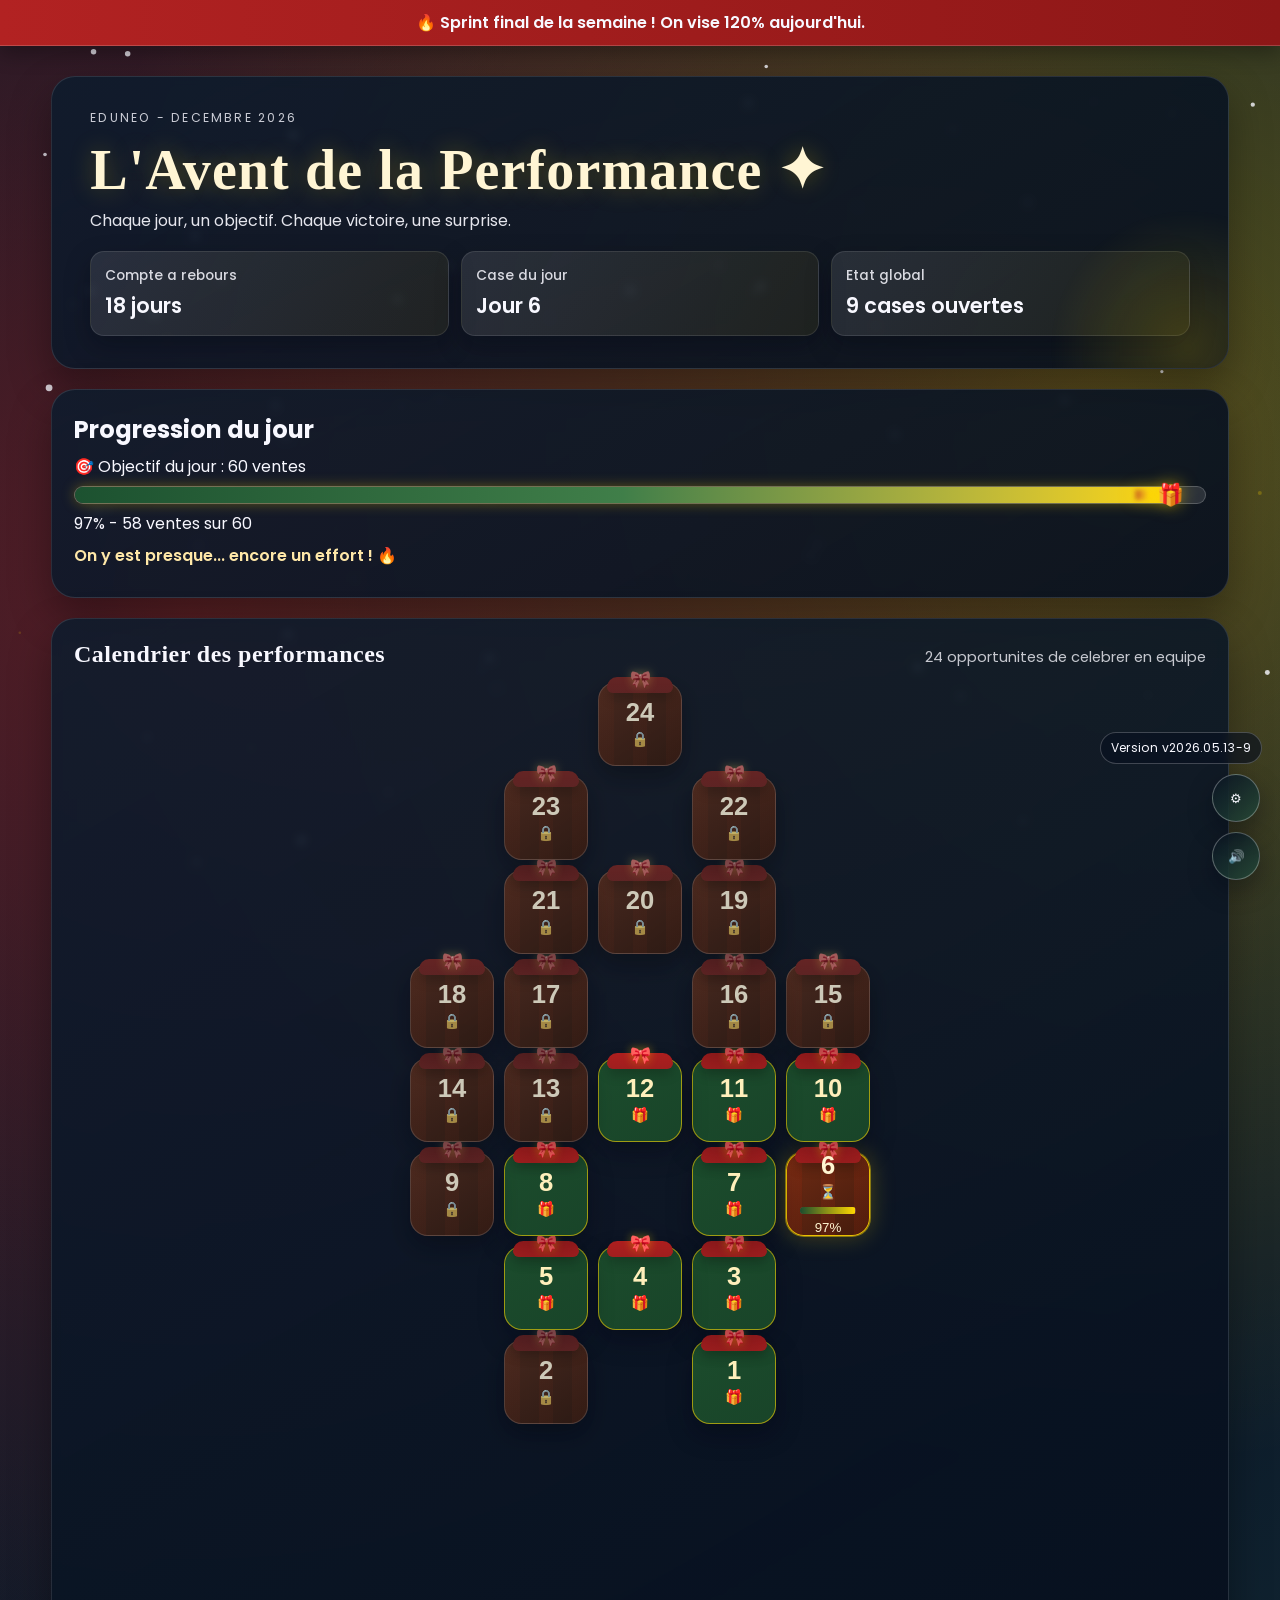
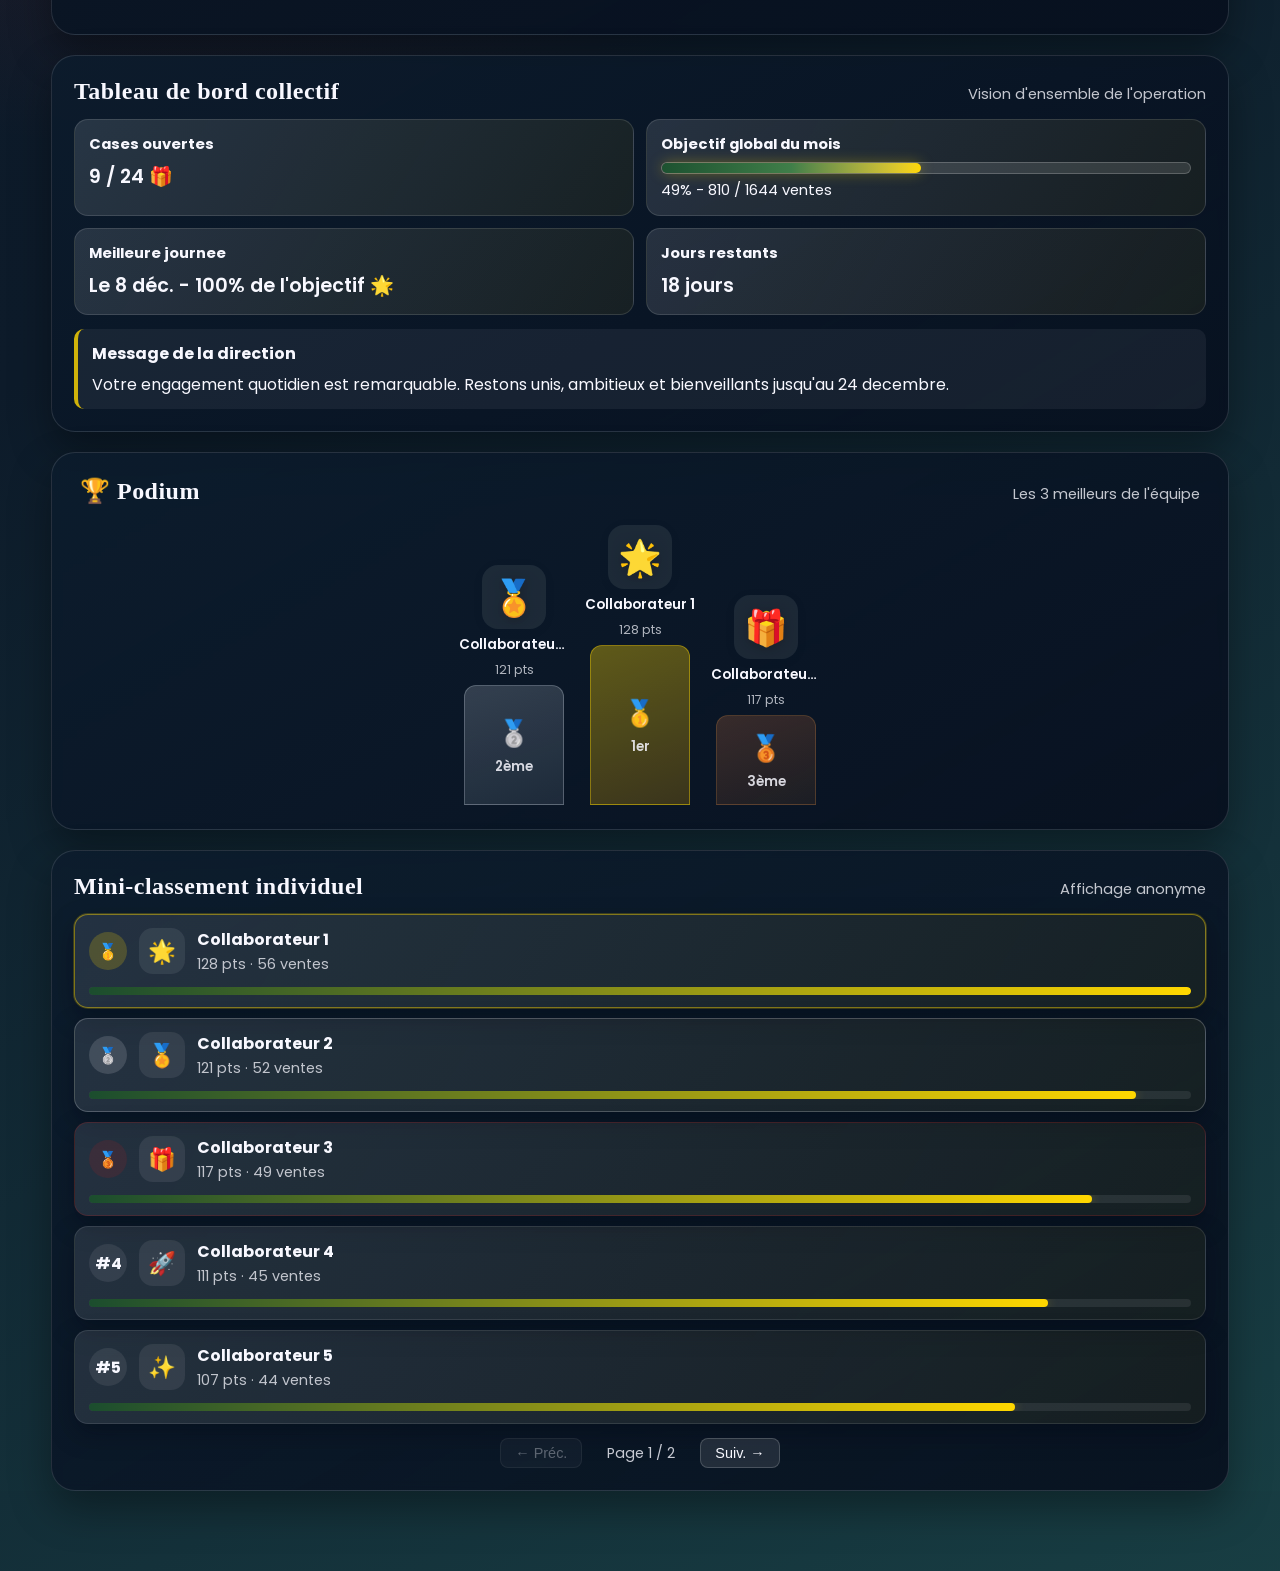
==== index.html @ 03c0c23e "v2026.05.13-9 — GitHub Contents API + ETag conditionnel (MAJ instantanée)" ====
<!DOCTYPE html>
<html lang="fr">
  <head>
    <meta charset="UTF-8" />
    <meta name="viewport" content="width=device-width, initial-scale=1.0" />
    <title>L'Avent de la Performance</title>
    <link rel="preconnect" href="https://fonts.googleapis.com" />
    <link rel="preconnect" href="https://fonts.gstatic.com" crossorigin />
    <link
      href="https://fonts.googleapis.com/css2?family=Bebas+Neue&family=Montserrat:wght@300;400;500;600;700&family=Mountains+of+Christmas:wght@700&family=Nunito:wght@300;400;600;700;800&family=Playfair+Display:wght@500;700;800&family=Poppins:wght@300;400;500;600;700&display=swap"
      rel="stylesheet"
    />
    <link rel="stylesheet" href="css/main.css?v=20260513-9" />
  </head>
  <body>
    <canvas id="snow-canvas" aria-hidden="true"></canvas>

    <div id="flash-announcement" class="flash-announcement hidden" aria-live="polite"></div>

    <main class="site-shell">
      <header class="hero">
        <p class="hero-kicker">Eduneo - Decembre 2026</p>
        <div class="hero-logo-wrap"><img id="site-logo" alt="Logo équipe" hidden /></div>
        <h1>L'Avent de la Performance <span class="twinkle">✦</span></h1>
        <p class="hero-subtitle">
          Chaque jour, un objectif. Chaque victoire, une surprise.
        </p>

        <div class="hero-metrics">
          <article class="metric">
            <h2>Compte a rebours</h2>
            <p id="countdown">-- jours</p>
          </article>
          <article class="metric">
            <h2>Case du jour</h2>
            <p id="today-label">Jour --</p>
          </article>
          <article class="metric">
            <h2>Etat global</h2>
            <p id="global-state">Chargement...</p>
          </article>
        </div>
      </header>

      <section class="progress-section card" aria-live="polite">
        <h2>Progression du jour</h2>
        <p id="daily-goal-line" class="goal-line">Objectif du jour : -- ventes</p>
          <div id="daily-progress-track" class="progress-track is-daily" role="progressbar" aria-valuemin="0" aria-valuemax="100" aria-valuenow="0">
          <div id="daily-progress-fill" class="progress-fill"></div>
            <div id="daily-progress-spark" class="progress-spark" aria-hidden="true">🎁</div>
        </div>
        <p id="daily-progress-text" class="progress-text">0%</p>
        <p id="daily-progress-message" class="progress-message">L'equipe se rechauffe... 🧤</p>
      </section>

      <section class="calendar-section card">
        <div class="section-head">
          <h2>Calendrier des performances</h2>
          <p>24 opportunites de celebrer en equipe</p>
        </div>
        <div id="calendar-tree" class="calendar-tree" aria-label="Calendrier de l'avent"></div>
      </section>

      <section class="dashboard card">
        <div class="section-head">
          <h2>Tableau de bord collectif</h2>
          <p>Vision d'ensemble de l'operation</p>
        </div>

        <div class="dashboard-grid">
          <article class="dash-box">
            <h3>Cases ouvertes</h3>
            <p id="opened-count" class="dash-value">0 / 24</p>
          </article>

          <article class="dash-box">
            <h3>Objectif global du mois</h3>
            <div class="progress-track small" role="progressbar" aria-valuemin="0" aria-valuemax="100" aria-valuenow="0">
              <div id="month-progress-fill" class="progress-fill"></div>
            </div>
            <p id="month-progress-text" class="dash-note">0%</p>
          </article>

          <article class="dash-box">
            <h3>Meilleure journee</h3>
            <p id="best-day" class="dash-value">--</p>
          </article>

          <article class="dash-box">
            <h3>Jours restants</h3>
            <p id="days-left" class="dash-value">--</p>
          </article>
        </div>

        <article class="direction-message">
          <h3>Message de la direction</h3>
          <p id="direction-message-text"></p>
        </article>
      </section>

      <section id="podium-section" class="podium-section card" hidden>
        <div class="section-head">
          <h2>🏆 Podium</h2>
          <p>Les 3 meilleurs de l'équipe</p>
        </div>
        <div class="podium-stage"></div>
      </section>

      <section class="ranking-section card">
        <div class="section-head">
          <h2>Mini-classement individuel</h2>
          <p id="ranking-mode-label">Affichage anonyme</p>
        </div>
        <div id="ranking-list" class="ranking-list" aria-label="Classement individuel"></div>
        <div id="ranking-pagination" class="ranking-pagination" hidden>
          <button id="ranking-prev" class="rank-page-btn" aria-label="Page précédente">&#8592; Préc.</button>
          <span id="ranking-page-info"></span>
          <button id="ranking-next" class="rank-page-btn" aria-label="Page suivante">Suiv. &#8594;</button>
        </div>
      </section>
    </main>

    <button id="music-toggle" class="floating-btn music" aria-pressed="false" title="Activer ou couper l'ambiance sonore">
      🔊
    </button>

    <button id="admin-link" class="floating-btn admin" title="Espace gestionnaire">
      ⚙
    </button>

    <div id="app-version" class="app-version-badge" aria-label="Version de l'application">Version --</div>

    <dialog id="surprise-modal" class="surprise-modal">
      <button id="close-modal" class="close-modal" aria-label="Fermer">×</button>
      <div class="modal-content">
        <p id="modal-day" class="modal-day">Jour 1</p>
        <h3 id="modal-title">Surprise</h3>
        <p id="modal-icon" class="modal-icon">🎁</p>
        <p id="modal-description"></p>
        <p id="modal-unlocked" class="modal-unlocked">Debloquee le --</p>
        <p id="modal-congrats" class="modal-congrats"></p>
        <a id="modal-link" class="modal-link-btn" href="#" target="_blank" rel="noopener" hidden>Ouvrir le lien</a>
      </div>
    </dialog>

    <div id="status-toast" class="status-toast" role="status" aria-live="polite"></div>

    <script src="js/app.js?v=20260513-9"></script>
  </body>
</html>
---- css/main.css ----
:root {
  --red: #b22222;
  --gold: #ffd700;
  --green: #1b4d2e;
  --snow: #f8f8ff;
  --night: #0d1b2a;
  --ink: #112235;
  --font-display: "Mountains of Christmas", serif;
  --font-body: "Poppins", sans-serif;
  --glass: rgba(248, 248, 255, 0.08);
  --glass-strong: rgba(248, 248, 255, 0.14);
  --shadow-soft: 0 18px 40px rgba(0, 0, 0, 0.35);
  --shadow-card: 0 10px 24px rgba(4, 7, 16, 0.35);
}

* {
  box-sizing: border-box;
}

html,
body {
  margin: 0;
  min-height: 100%;
  color: var(--snow);
  font-family: var(--font-body);
  background:
    radial-gradient(circle at 15% 20%, color-mix(in srgb, var(--red) 45%, transparent), transparent 42%),
    radial-gradient(circle at 86% 14%, color-mix(in srgb, var(--gold) 30%, transparent), transparent 36%),
    linear-gradient(150deg, color-mix(in srgb, var(--night) 72%, #08101f), var(--night) 52%, color-mix(in srgb, var(--green) 35%, #16354e));
}

body {
  position: relative;
  overflow-x: hidden;
}

#snow-canvas {
  position: fixed;
  inset: 0;
  z-index: 0;
  pointer-events: none;
}

.site-shell {
  position: relative;
  z-index: 2;
  width: min(1180px, 92vw);
  margin: 30px auto 80px;
  display: grid;
  gap: 20px;
}

.hero,
.card {
  border: 1px solid rgba(255, 255, 255, 0.12);
  background: linear-gradient(150deg, rgba(12, 28, 45, 0.86), rgba(7, 15, 30, 0.9));
  border-radius: 24px;
  box-shadow: var(--shadow-soft);
  backdrop-filter: blur(5px);
}

.hero {
  padding: 32px clamp(18px, 3.2vw, 38px);
  position: relative;
  overflow: hidden;
}

.hero::after {
  content: "";
  position: absolute;
  inset: auto -100px -120px auto;
  width: 280px;
  height: 280px;
  background: radial-gradient(circle, rgba(255, 215, 0, 0.16), transparent 70%);
  filter: blur(2px);
}

.hero-kicker {
  margin: 0;
  letter-spacing: 0.18em;
  text-transform: uppercase;
  font-size: 0.77rem;
  color: rgba(248, 248, 255, 0.8);
}

h1,
h2,
h3 {
  margin: 0;
}

h1,
.section-head h2 {
  font-family: var(--font-display);
  letter-spacing: 0.02em;
}

h1 {
  margin-top: 8px;
  font-size: clamp(2.1rem, 5vw, 3.5rem);
  color: #fff5d4;
  text-shadow: 0 0 24px rgba(255, 215, 0, 0.28);
}

.twinkle {
  display: inline-block;
  animation: twinkle 1.8s ease-in-out infinite;
}

.hero-subtitle {
  margin-top: 6px;
  margin-bottom: 18px;
  opacity: 0.92;
}

.hero-metrics {
  display: grid;
  grid-template-columns: repeat(3, minmax(0, 1fr));
  gap: 12px;
}

.metric {
  padding: 14px;
  border-radius: 14px;
  background: linear-gradient(120deg, rgba(248, 248, 255, 0.1), rgba(255, 215, 0, 0.06));
  border: 1px solid rgba(255, 255, 255, 0.1);
  box-shadow: var(--shadow-card);
}

.metric h2 {
  font-size: 0.86rem;
  font-weight: 500;
  margin-bottom: 4px;
  color: rgba(248, 248, 255, 0.85);
  font-family: var(--font-body);
}

.metric p {
  margin: 0;
  font-size: clamp(1rem, 2.8vw, 1.3rem);
  font-weight: 600;
}

.card {
  padding: 22px;
}

.goal-line,
.progress-text,
.progress-message {
  margin: 7px 0;
}

.progress-track {
  --progress-pct: 0%;
  width: 100%;
  height: 18px;
  border-radius: 999px;
  overflow: visible;
  background: rgba(255, 255, 255, 0.12);
  border: 1px solid rgba(255, 255, 255, 0.2);
  position: relative;
}

.progress-track.small {
  height: 12px;
}

.progress-fill {
  height: 100%;
  width: 0;
  background: linear-gradient(90deg, color-mix(in srgb, var(--green) 88%, #26743f) 0%, color-mix(in srgb, var(--green) 45%, #5ea75f) 50%, var(--gold) 100%);
  transition: width 0.8s ease;
  box-shadow: 0 0 14px color-mix(in srgb, var(--gold) 35%, transparent);
  border-radius: 999px;
}

.progress-spark {
  position: absolute;
  top: 50%;
  left: var(--progress-pct);
  transform: translate(-50%, -52%);
  font-size: 1.35rem;
  line-height: 1;
  filter: drop-shadow(0 0 8px color-mix(in srgb, var(--gold) 50%, transparent));
  transition: left 0.8s ease;
}

.progress-spark::after {
  content: "";
  position: absolute;
  top: 50%;
  right: calc(100% - 4px);
  width: 26px;
  height: 10px;
  transform: translateY(-50%);
  background: linear-gradient(90deg, color-mix(in srgb, var(--red) 78%, transparent), color-mix(in srgb, var(--gold) 74%, transparent), transparent);
  filter: blur(2px);
  opacity: 0.9;
}

.progress-message {
  font-weight: 600;
  color: #ffe8a8;
}

.section-head {
  display: flex;
  justify-content: space-between;
  align-items: baseline;
  gap: 16px;
  margin-bottom: 14px;
}

.section-head p {
  margin: 0;
  color: rgba(248, 248, 255, 0.78);
  font-size: 0.92rem;
}

.calendar-tree {
  gap: 10px;
}

.calendar-tree.layout-grid {
  display: grid;
  grid-template-columns: repeat(9, 84px);
  grid-template-rows: repeat(10, 84px);
  gap: 10px;
  align-items: stretch;
  justify-content: center;
  width: fit-content;
  margin: 0 auto;
  overflow: visible;
}

.day-card {
  width: 100%;
  min-width: 0;
  min-height: 84px;
  height: 100%;
  border-radius: 18px;
  border: 1px solid color-mix(in srgb, var(--snow) 18%, transparent);
  background:
    linear-gradient(145deg, rgba(120, 46, 20, 0.92), rgba(74, 28, 11, 0.92)),
    linear-gradient(90deg, color-mix(in srgb, var(--red) 92%, transparent) 0 18%, transparent 18% 42%, color-mix(in srgb, var(--red) 92%, transparent) 42% 58%, transparent 58% 82%, color-mix(in srgb, var(--red) 92%, transparent) 82% 100%);
  color: #fff5d1;
  display: grid;
  align-content: center;
  justify-items: center;
  gap: 6px;
  position: relative;
  padding: 8px;
  box-shadow: var(--shadow-card);
  cursor: pointer;
  transition: transform 0.26s ease, box-shadow 0.26s ease, border-color 0.26s ease;
}

.day-card::before {
  content: "";
  position: absolute;
  top: -6px;
  left: 8px;
  right: 8px;
  height: 16px;
  border-radius: 14px 14px 8px 8px;
  background: linear-gradient(180deg, color-mix(in srgb, var(--red) 88%, #8b0000), color-mix(in srgb, var(--red) 74%, #6d1515));
  box-shadow: 0 6px 12px rgba(0, 0, 0, 0.2);
}

.day-card::after {
  content: "🎀";
  position: absolute;
  top: -14px;
  left: 50%;
  transform: translateX(-50%);
  font-size: 1.05rem;
  text-shadow: 0 0 10px color-mix(in srgb, var(--gold) 45%, transparent);
}

.day-card:hover {
  transform: translateY(-4px) scale(1.02);
  border-color: rgba(255, 215, 0, 0.7);
  box-shadow: 0 12px 25px rgba(255, 215, 0, 0.25);
}

.day-number,
.day-state,
.day-percent {
  position: relative;
  z-index: 1;
}

.day-number {
  font-size: 1.6rem;
  font-weight: 700;
  line-height: 1;
}

.day-state {
  font-size: 0.9rem;
}

.day-mini-track {
  width: 86%;
  height: 7px;
  border-radius: 999px;
  overflow: hidden;
  position: relative;
  z-index: 1;
  background: rgba(255, 255, 255, 0.2);
}

.day-mini-fill {
  height: 100%;
  width: 0;
  background: linear-gradient(90deg, #1b4d2e, #ffd700);
  transition: width 0.6s ease;
}

.day-card.locked {
  filter: saturate(0.55) brightness(0.82);
}

.day-card.locked .day-state {
  color: #dad8dc;
}

.day-card.in-progress {
  border-color: color-mix(in srgb, var(--gold) 86%, transparent);
  box-shadow: 0 0 0 1px color-mix(in srgb, var(--gold) 45%, transparent), 0 0 24px color-mix(in srgb, var(--gold) 25%, transparent);
  animation: pulse 1.7s ease-in-out infinite;
}

.day-card.open {
  background:
    linear-gradient(145deg, color-mix(in srgb, var(--green) 88%, #204523), color-mix(in srgb, var(--green) 65%, #14341f)),
    linear-gradient(145deg, color-mix(in srgb, var(--gold) 16%, transparent), transparent);
  border-color: color-mix(in srgb, var(--gold) 58%, transparent);
}

.day-card.open .day-number {
  color: #ffefbb;
}

.dashboard-grid {
  display: grid;
  grid-template-columns: repeat(2, minmax(0, 1fr));
  gap: 12px;
}

.dash-box {
  border-radius: 14px;
  padding: 14px;
  background: linear-gradient(120deg, rgba(248, 248, 255, 0.12), rgba(255, 215, 0, 0.06));
  border: 1px solid rgba(248, 248, 255, 0.12);
}

.dash-box h3 {
  font-size: 0.92rem;
  margin-bottom: 7px;
  font-family: var(--font-body);
}

.dash-value {
  margin: 0;
  font-size: 1.2rem;
  font-weight: 600;
}

.dash-note {
  margin: 6px 0 0;
  font-size: 0.92rem;
}

.direction-message {
  margin-top: 14px;
  border-left: 4px solid rgba(255, 215, 0, 0.8);
  padding: 12px 14px;
  background: rgba(255, 255, 255, 0.06);
  border-radius: 10px;
}

.direction-message h3 {
  font-size: 1rem;
  margin-bottom: 6px;
  font-family: var(--font-body);
}

.direction-message p {
  margin: 0;
}

/* Logo hero */
.hero-logo-wrap {
  display: flex;
  justify-content: center;
  margin-bottom: 10px;
}
.hero-logo-wrap img {
  max-height: 80px;
  max-width: 260px;
  object-fit: contain;
  border-radius: 10px;
}

/* Podium */
.podium-section {
  padding: 24px 28px;
}
.podium-stage {
  display: flex;
  align-items: flex-end;
  justify-content: center;
  gap: 16px;
  margin-top: 20px;
}
.podium-col {
  display: flex;
  flex-direction: column;
  align-items: center;
  gap: 6px;
  min-width: 100px;
}
.podium-col.empty {
  min-width: 100px;
}
.podium-avatar {
  width: 64px;
  height: 64px;
  border-radius: 50%;
  object-fit: cover;
  display: grid;
  place-items: center;
  font-size: 2.2rem;
  background: rgba(255, 255, 255, 0.08);
  filter: drop-shadow(0 2px 6px rgba(0,0,0,0.4));
}

.podium-avatar.emoji {
  border-radius: 16px;
}
.podium-name {
  font-size: 0.85rem;
  font-weight: 600;
  text-align: center;
  max-width: 110px;
  overflow: hidden;
  text-overflow: ellipsis;
  white-space: nowrap;
}
.podium-pts {
  font-size: 0.78rem;
  color: rgba(248,248,255,0.7);
}
.podium-block {
  width: 100px;
  border-radius: 12px 12px 0 0;
  display: flex;
  flex-direction: column;
  align-items: center;
  justify-content: center;
  gap: 4px;
  padding: 10px 6px;
}
.podium-col.rank-1 .podium-block {
  background: linear-gradient(160deg, rgba(255,215,0,0.35), rgba(255,180,0,0.2));
  border: 1px solid rgba(255,215,0,0.4);
}
.podium-col.rank-2 .podium-block {
  background: linear-gradient(160deg, rgba(200,210,220,0.22), rgba(180,190,210,0.12));
  border: 1px solid rgba(200,210,220,0.3);
}
.podium-col.rank-3 .podium-block {
  background: linear-gradient(160deg, rgba(178,100,60,0.28), rgba(140,80,40,0.15));
  border: 1px solid rgba(178,120,60,0.3);
}
.podium-medal {
  font-size: 1.6rem;
}
.podium-label {
  font-size: 0.82rem;
  font-weight: 600;
  color: rgba(248,248,255,0.85);
}

.ranking-list {
  display: grid;
  gap: 10px;
}

.ranking-item {
  display: grid;
  grid-template-columns: auto auto 1fr;
  gap: 12px;
  align-items: center;
  padding: 12px 14px;
  border-radius: 14px;
  background: linear-gradient(120deg, rgba(248, 248, 255, 0.1), rgba(255, 215, 0, 0.05));
  border: 1px solid rgba(255, 255, 255, 0.1);
  box-shadow: var(--shadow-card);
}

.ranking-item.rank-1 {
  border-color: rgba(255, 215, 0, 0.45);
  box-shadow: 0 0 0 1px rgba(255, 215, 0, 0.2), var(--shadow-card);
}

.ranking-item.rank-2 {
  border-color: rgba(248, 248, 255, 0.22);
}

.ranking-item.rank-3 {
  border-color: rgba(178, 34, 34, 0.26);
}

.ranking-position {
  width: 38px;
  height: 38px;
  border-radius: 50%;
  display: grid;
  place-items: center;
  background: rgba(255, 255, 255, 0.08);
  font-weight: 700;
}

.ranking-position.first {
  background: rgba(255, 215, 0, 0.2);
  color: #ffefad;
}

.ranking-position.second {
  background: rgba(220, 220, 230, 0.16);
  color: #f3f4fb;
}

.ranking-position.third {
  background: rgba(178, 34, 34, 0.16);
  color: #ffd0d0;
}

.ranking-icon {
  width: 46px;
  height: 46px;
  border-radius: 50%;
  object-fit: cover;
  display: grid;
  place-items: center;
  font-size: 1.4rem;
  background: rgba(255, 255, 255, 0.08);
}

.ranking-icon.emoji {
  border-radius: 14px;
}

.ranking-meta h3 {
  margin-bottom: 2px;
  font-size: 1rem;
}

.ranking-meta p {
  margin: 0;
  color: rgba(248, 248, 255, 0.75);
  font-size: 0.9rem;
}

.ranking-pagination {
  display: flex;
  align-items: center;
  justify-content: center;
  gap: 14px;
  margin-top: 14px;
}

.rank-page-btn {
  background: rgba(255, 255, 255, 0.1);
  border: 1px solid rgba(255, 255, 255, 0.18);
  color: var(--text-primary);
  border-radius: 8px;
  padding: 6px 14px;
  font-size: 0.9rem;
  cursor: pointer;
  transition: background 0.2s;
}

.rank-page-btn:hover:not(:disabled) {
  background: rgba(255, 255, 255, 0.2);
}

.rank-page-btn:disabled {
  opacity: 0.35;
  cursor: default;
}

#ranking-page-info {
  font-size: 0.9rem;
  color: rgba(248, 248, 255, 0.8);
  min-width: 90px;
  text-align: center;
}

.ranking-bar {
  grid-column: 1 / -1;
  height: 8px;
  border-radius: 999px;
  background: rgba(255, 255, 255, 0.08);
  overflow: hidden;
}

.ranking-bar span {
  display: block;
  height: 100%;
  border-radius: inherit;
  background: linear-gradient(90deg, #1b4d2e, #ffd700);
  box-shadow: 0 0 12px rgba(255, 215, 0, 0.28);
}

.ranking-empty {
  margin: 0;
  color: rgba(248, 248, 255, 0.75);
}

.floating-btn {
  position: fixed;
  right: 20px;
  width: 48px;
  height: 48px;
  border: 1px solid rgba(255, 255, 255, 0.3);
  border-radius: 50%;
  color: var(--snow);
  background: linear-gradient(140deg, rgba(11, 20, 35, 0.95), rgba(35, 73, 56, 0.85));
  box-shadow: var(--shadow-card);
  cursor: pointer;
  z-index: 4;
}

.floating-btn:hover {
  transform: scale(1.05);
}

.floating-btn.music {
  bottom: 20px;
}

.floating-btn.admin {
  bottom: 78px;
}

.app-version-badge {
  position: fixed;
  right: 18px;
  bottom: 136px;
  z-index: 7;
  padding: 6px 10px;
  border-radius: 999px;
  font-size: 0.76rem;
  letter-spacing: 0.02em;
  color: var(--snow);
  border: 1px solid rgba(255, 255, 255, 0.22);
  background: rgba(8, 16, 31, 0.65);
  backdrop-filter: blur(4px);
}

.surprise-modal {
  border: 0;
  border-radius: 18px;
  width: min(92vw, 520px);
  background: linear-gradient(150deg, color-mix(in srgb, var(--night) 90%, #10223a), color-mix(in srgb, var(--green) 20%, #182f4a));
  color: var(--snow);
  box-shadow: 0 24px 44px rgba(0, 0, 0, 0.45);
}

.surprise-modal::backdrop {
  background: rgba(0, 0, 0, 0.55);
}

.close-modal {
  position: absolute;
  top: 10px;
  right: 14px;
  border: 0;
  background: transparent;
  color: var(--snow);
  font-size: 1.8rem;
  cursor: pointer;
}

.modal-content {
  padding: 24px;
  text-align: center;
}

.surprise-modal[open] .modal-content {
  animation: modalPop 0.34s ease-out;
}

.modal-day {
  margin: 0;
  opacity: 0.8;
}

.modal-icon {
  font-size: 3rem;
  margin: 10px 0;
}

.modal-congrats {
  margin-top: 12px;
  font-weight: 600;
  color: color-mix(in srgb, var(--gold) 70%, white);
}

.modal-link-btn {
  display: inline-flex;
  align-items: center;
  justify-content: center;
  margin-top: 14px;
  padding: 10px 16px;
  border-radius: 999px;
  background: linear-gradient(120deg, var(--gold), color-mix(in srgb, var(--gold) 72%, #c59d00));
  color: #101b2f;
  text-decoration: none;
  font-weight: 700;
  box-shadow: 0 10px 24px rgba(0, 0, 0, 0.2);
}

.modal-link-btn[hidden] {
  display: none !important;
}

.flash-announcement {
  position: sticky;
  top: 0;
  z-index: 5;
  width: 100%;
  text-align: center;
  padding: 10px 14px;
  background: linear-gradient(90deg, var(--red), #8d1717);
  border-bottom: 1px solid rgba(255, 255, 255, 0.18);
  box-shadow: 0 8px 20px rgba(0, 0, 0, 0.3);
  font-weight: 600;
}

.status-toast {
  position: fixed;
  left: 50%;
  bottom: 20px;
  transform: translate(-50%, 14px);
  z-index: 8;
  max-width: min(92vw, 620px);
  padding: 11px 16px;
  border-radius: 12px;
  border: 1px solid rgba(255, 255, 255, 0.22);
  background: linear-gradient(120deg, rgba(178, 34, 34, 0.95), rgba(90, 18, 18, 0.96));
  color: #fff3f3;
  box-shadow: 0 12px 28px rgba(0, 0, 0, 0.36);
  font-size: 0.94rem;
  opacity: 0;
  pointer-events: none;
  transition: opacity 0.2s ease, transform 0.2s ease;
}

.status-toast.show {
  opacity: 1;
  transform: translate(-50%, 0);
}

.hidden {
  display: none;
}

@keyframes modalPop {
  0% {
    opacity: 0;
    transform: translateY(12px) scale(0.96);
  }
  100% {
    opacity: 1;
    transform: translateY(0) scale(1);
  }
}

@keyframes pulse {
  0%,
  100% {
    transform: scale(1);
  }
  50% {
    transform: scale(1.03);
  }
}

@keyframes twinkle {
  0%,
  100% {
    opacity: 0.5;
    transform: scale(0.9);
  }
  50% {
    opacity: 1;
    transform: scale(1.2);
  }
}

@media (max-width: 900px) {
  .hero-metrics {
    grid-template-columns: 1fr;
  }

  .dashboard-grid {
    grid-template-columns: 1fr;
  }

  .section-head {
    flex-direction: column;
    align-items: flex-start;
  }
}

@media (max-width: 640px) {
  .site-shell {
    width: 94vw;
    margin-top: 14px;
  }

  .hero,
  .card {
    border-radius: 18px;
  }

  .day-card {
    width: 100%;
    min-height: 76px;
    padding: 6px;
  }

  .calendar-tree.layout-grid {
    grid-template-columns: repeat(9, 72px);
    grid-template-rows: repeat(10, 72px);
    gap: 8px;
  }

  .day-number {
    font-size: 1.35rem;
  }

  .floating-btn.admin {
    bottom: 84px;
  }
}
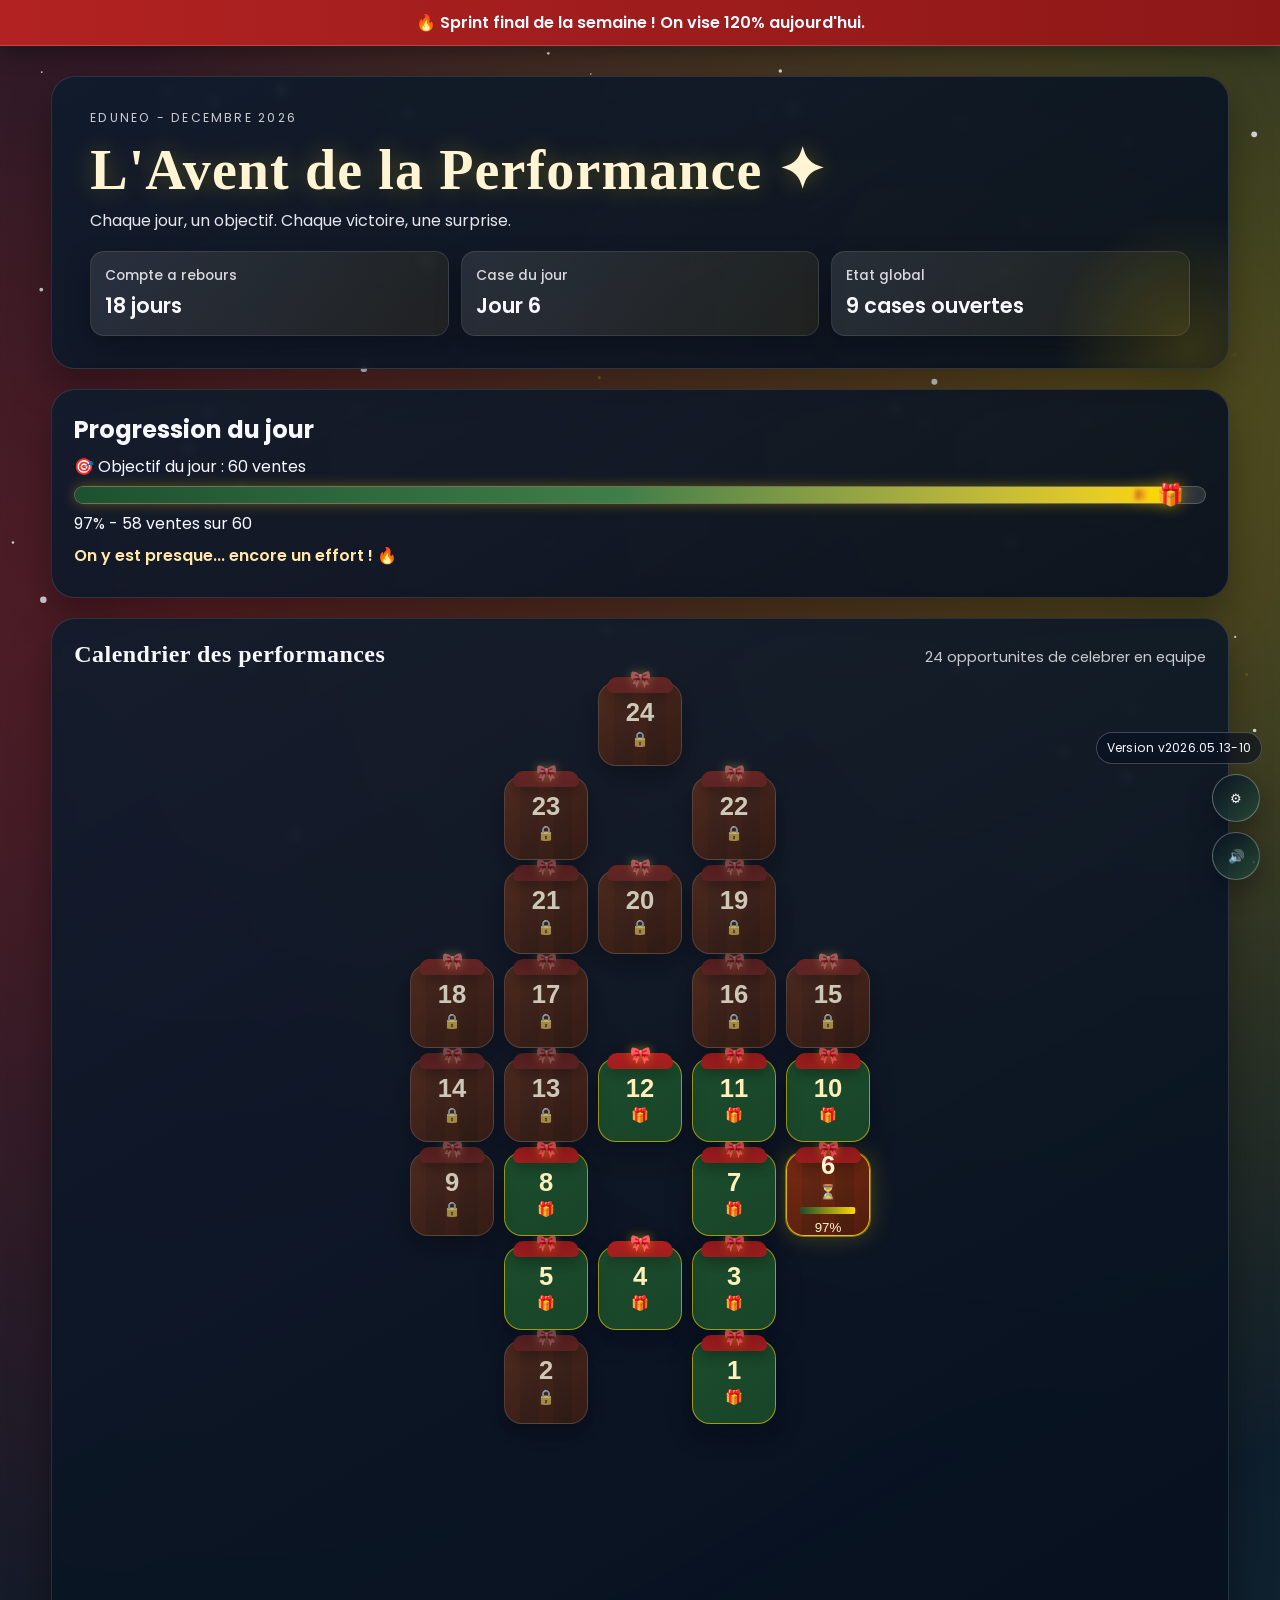
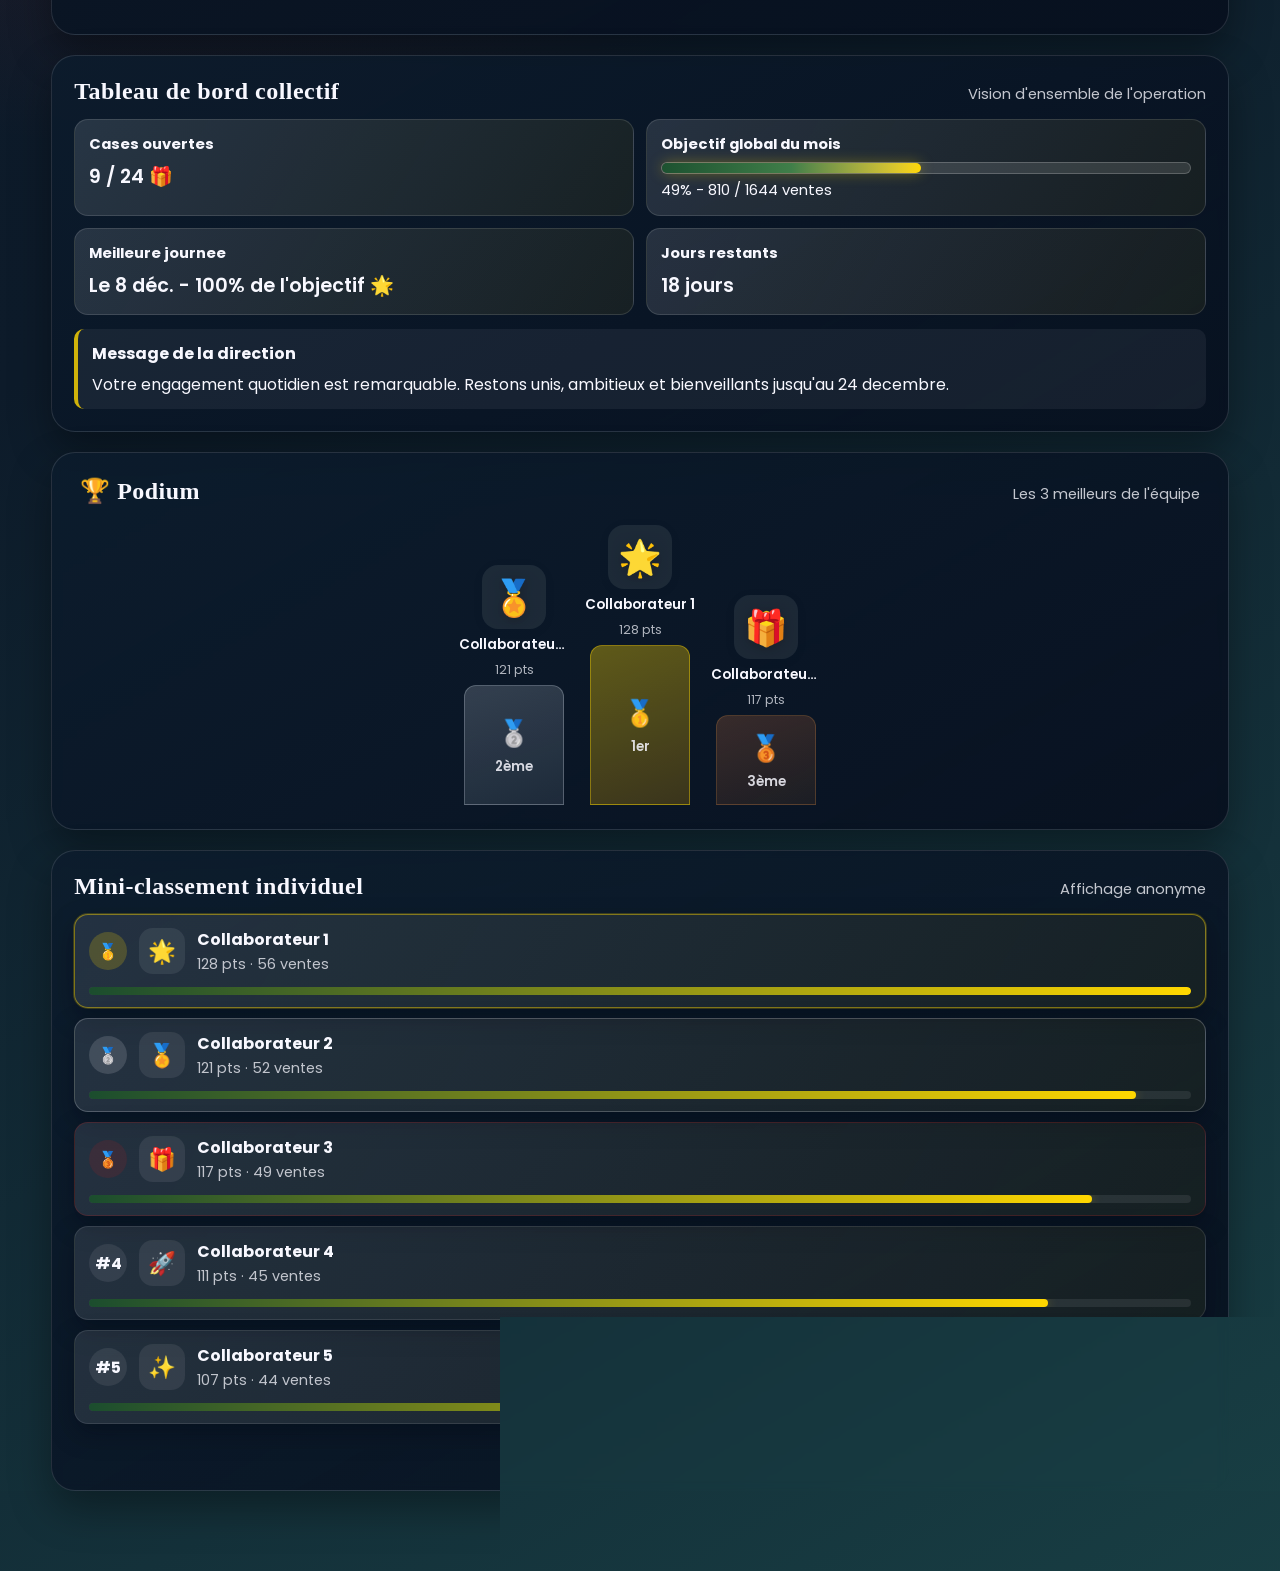
==== commit 493535d9: "v2026.05.13-10 — cases variables : ajouter/supprimer des cases (1 à N)" ====
--- a/index.html
+++ b/index.html
@@ -10,7 +10,7 @@
       href="https://fonts.googleapis.com/css2?family=Bebas+Neue&family=Montserrat:wght@300;400;500;600;700&family=Mountains+of+Christmas:wght@700&family=Nunito:wght@300;400;600;700;800&family=Playfair+Display:wght@500;700;800&family=Poppins:wght@300;400;500;600;700&display=swap"
       rel="stylesheet"
     />
-    <link rel="stylesheet" href="css/main.css?v=20260513-9" />
+    <link rel="stylesheet" href="css/main.css?v=20260513-10" />
   </head>
   <body>
     <canvas id="snow-canvas" aria-hidden="true"></canvas>
@@ -145,6 +145,6 @@
 
     <div id="status-toast" class="status-toast" role="status" aria-live="polite"></div>
 
-    <script src="js/app.js?v=20260513-9"></script>
+    <script src="js/app.js?v=20260513-10"></script>
   </body>
 </html>
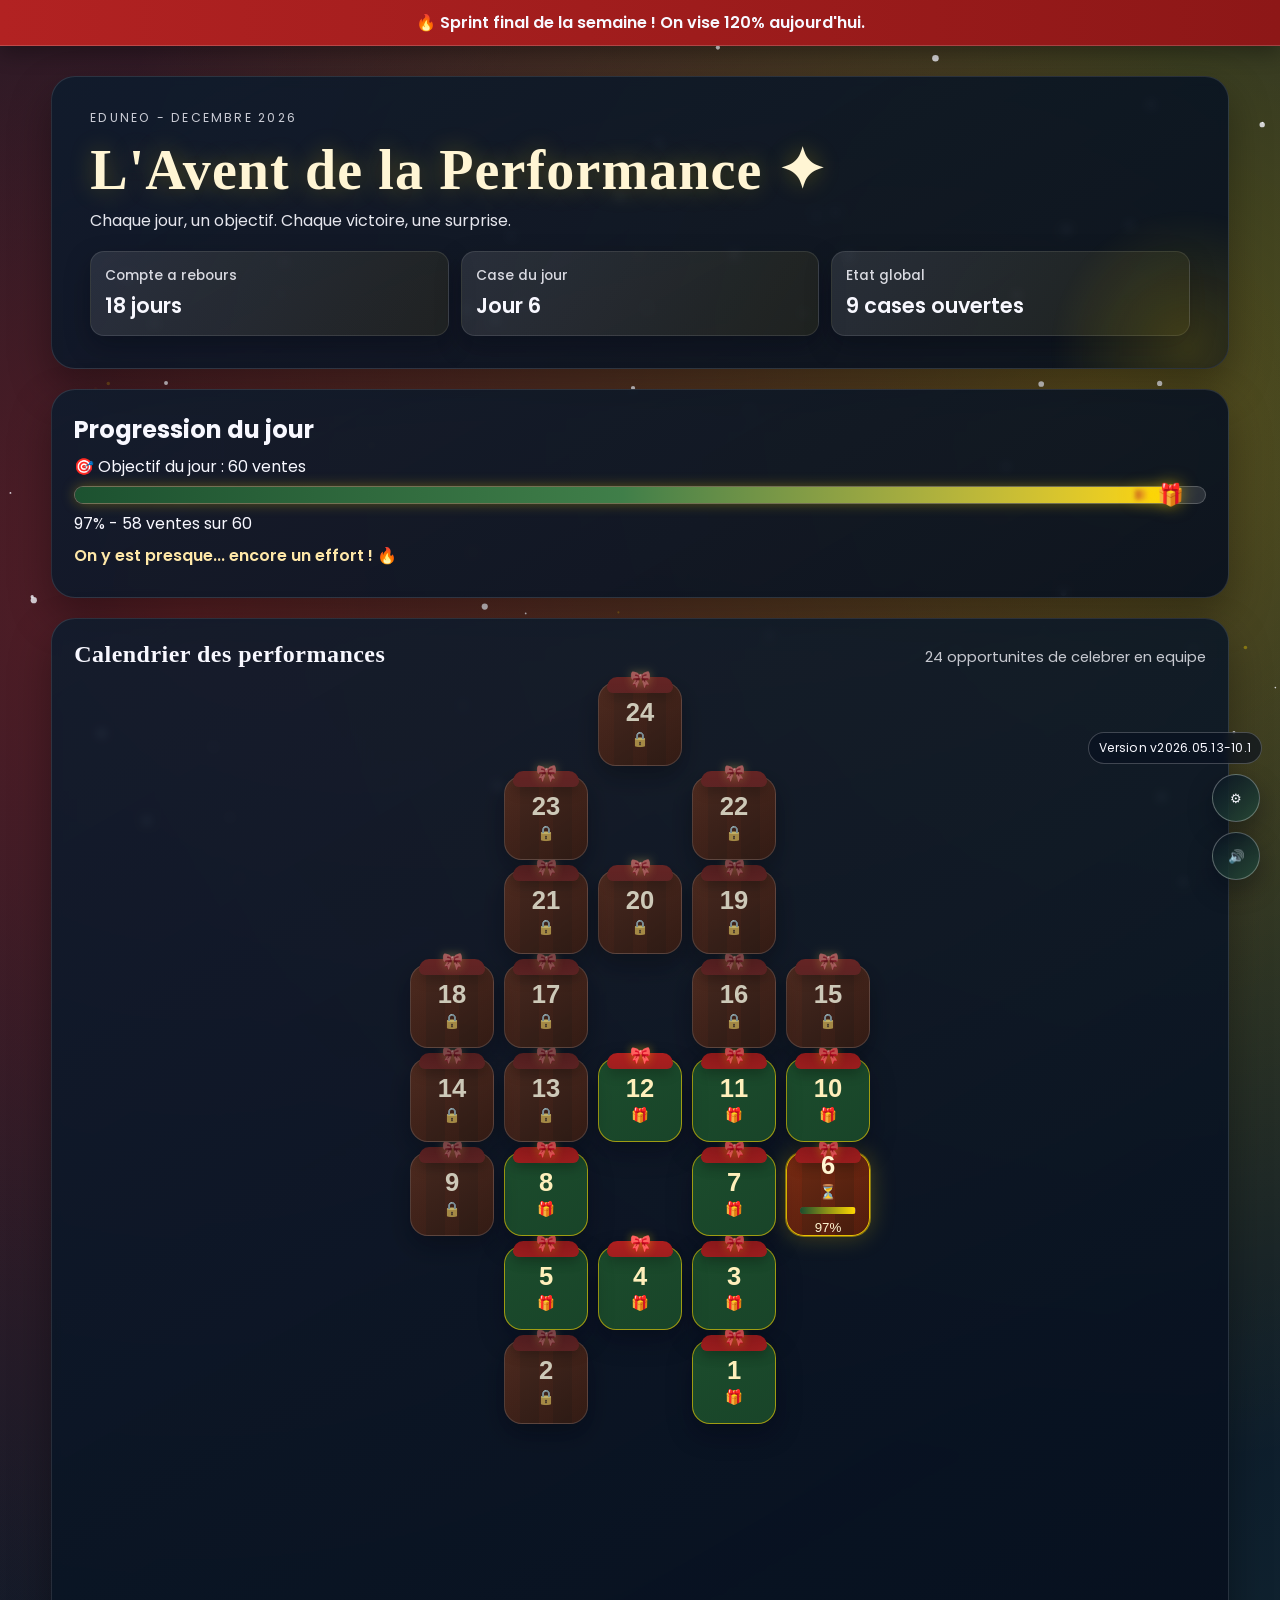
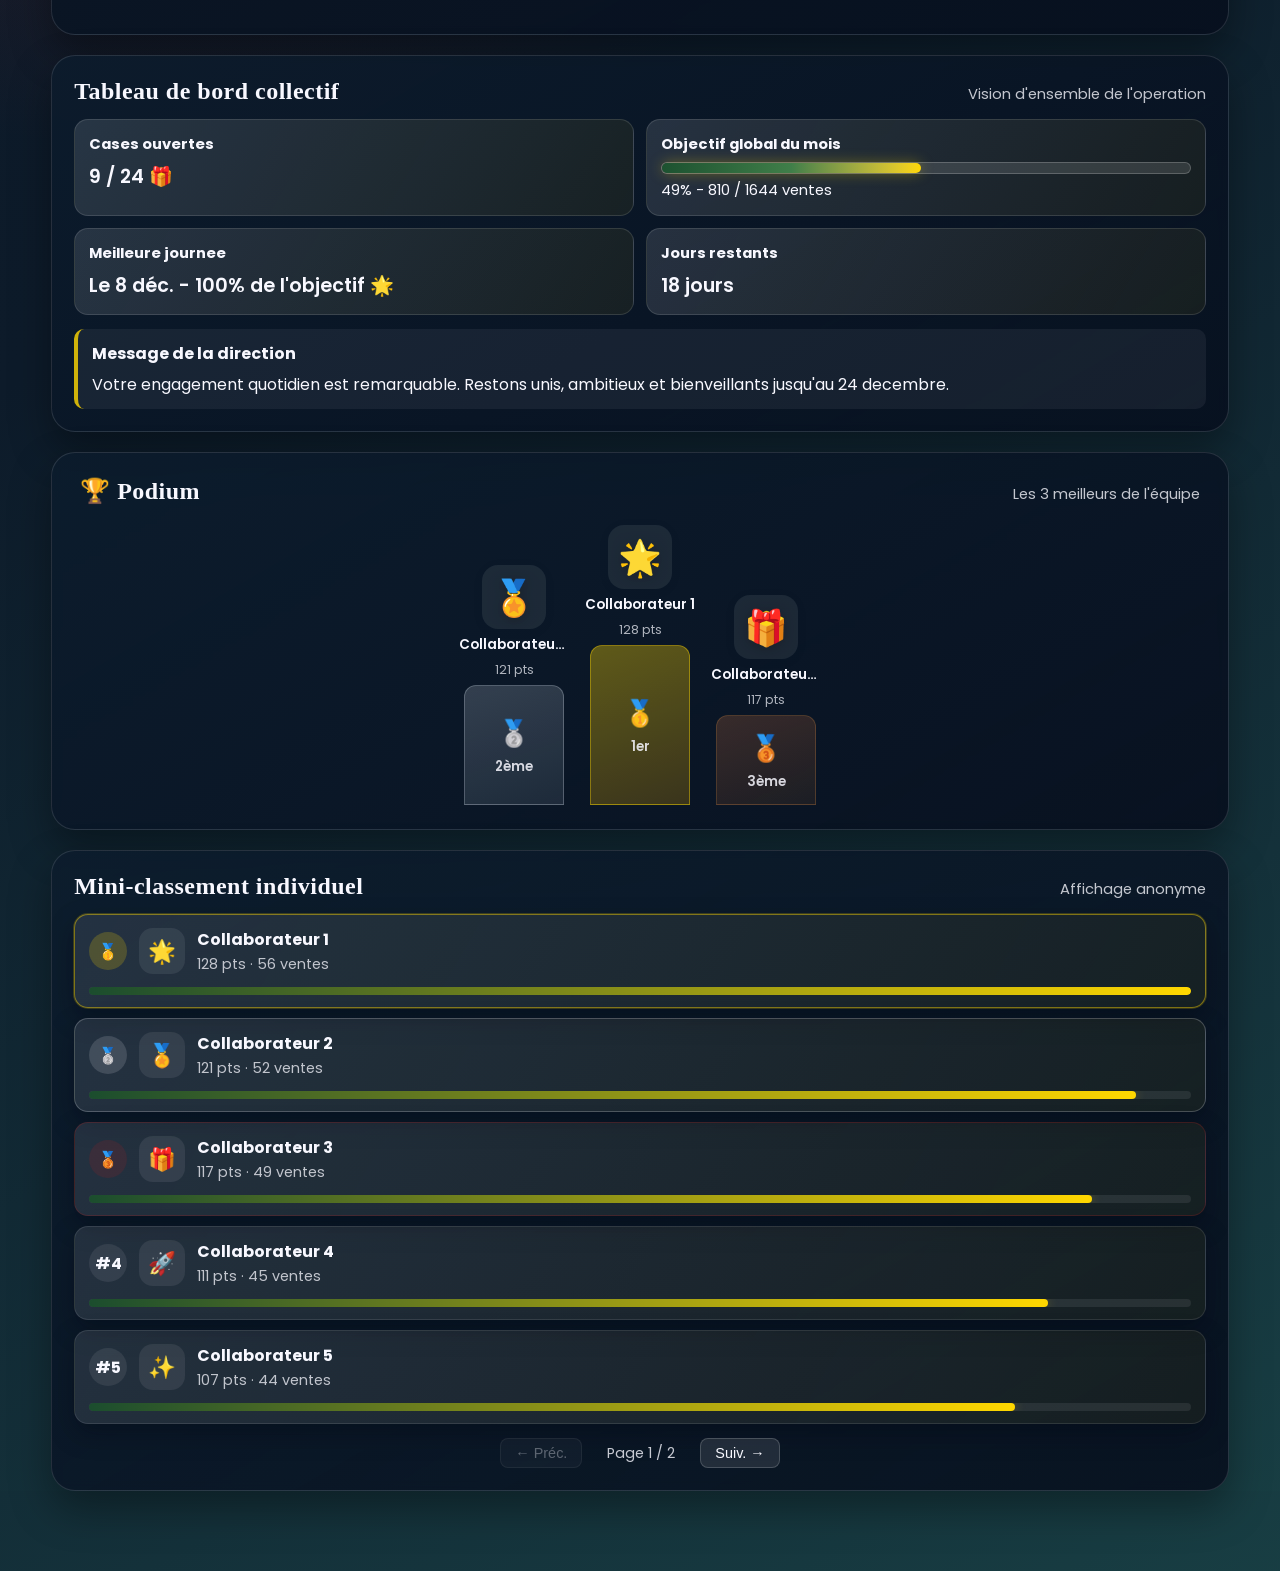
==== commit e708f295: "v2026.05.13-10.1 — sync admin depuis GitHub au démarrage, fix activeDay, version patch" ====
--- a/index.html
+++ b/index.html
@@ -10,7 +10,7 @@
       href="https://fonts.googleapis.com/css2?family=Bebas+Neue&family=Montserrat:wght@300;400;500;600;700&family=Mountains+of+Christmas:wght@700&family=Nunito:wght@300;400;600;700;800&family=Playfair+Display:wght@500;700;800&family=Poppins:wght@300;400;500;600;700&display=swap"
       rel="stylesheet"
     />
-    <link rel="stylesheet" href="css/main.css?v=20260513-10" />
+    <link rel="stylesheet" href="css/main.css?v=20260513-10.1" />
   </head>
   <body>
     <canvas id="snow-canvas" aria-hidden="true"></canvas>
@@ -145,6 +145,6 @@
 
     <div id="status-toast" class="status-toast" role="status" aria-live="polite"></div>
 
-    <script src="js/app.js?v=20260513-10"></script>
+    <script src="js/app.js?v=20260513-10.1"></script>
   </body>
 </html>
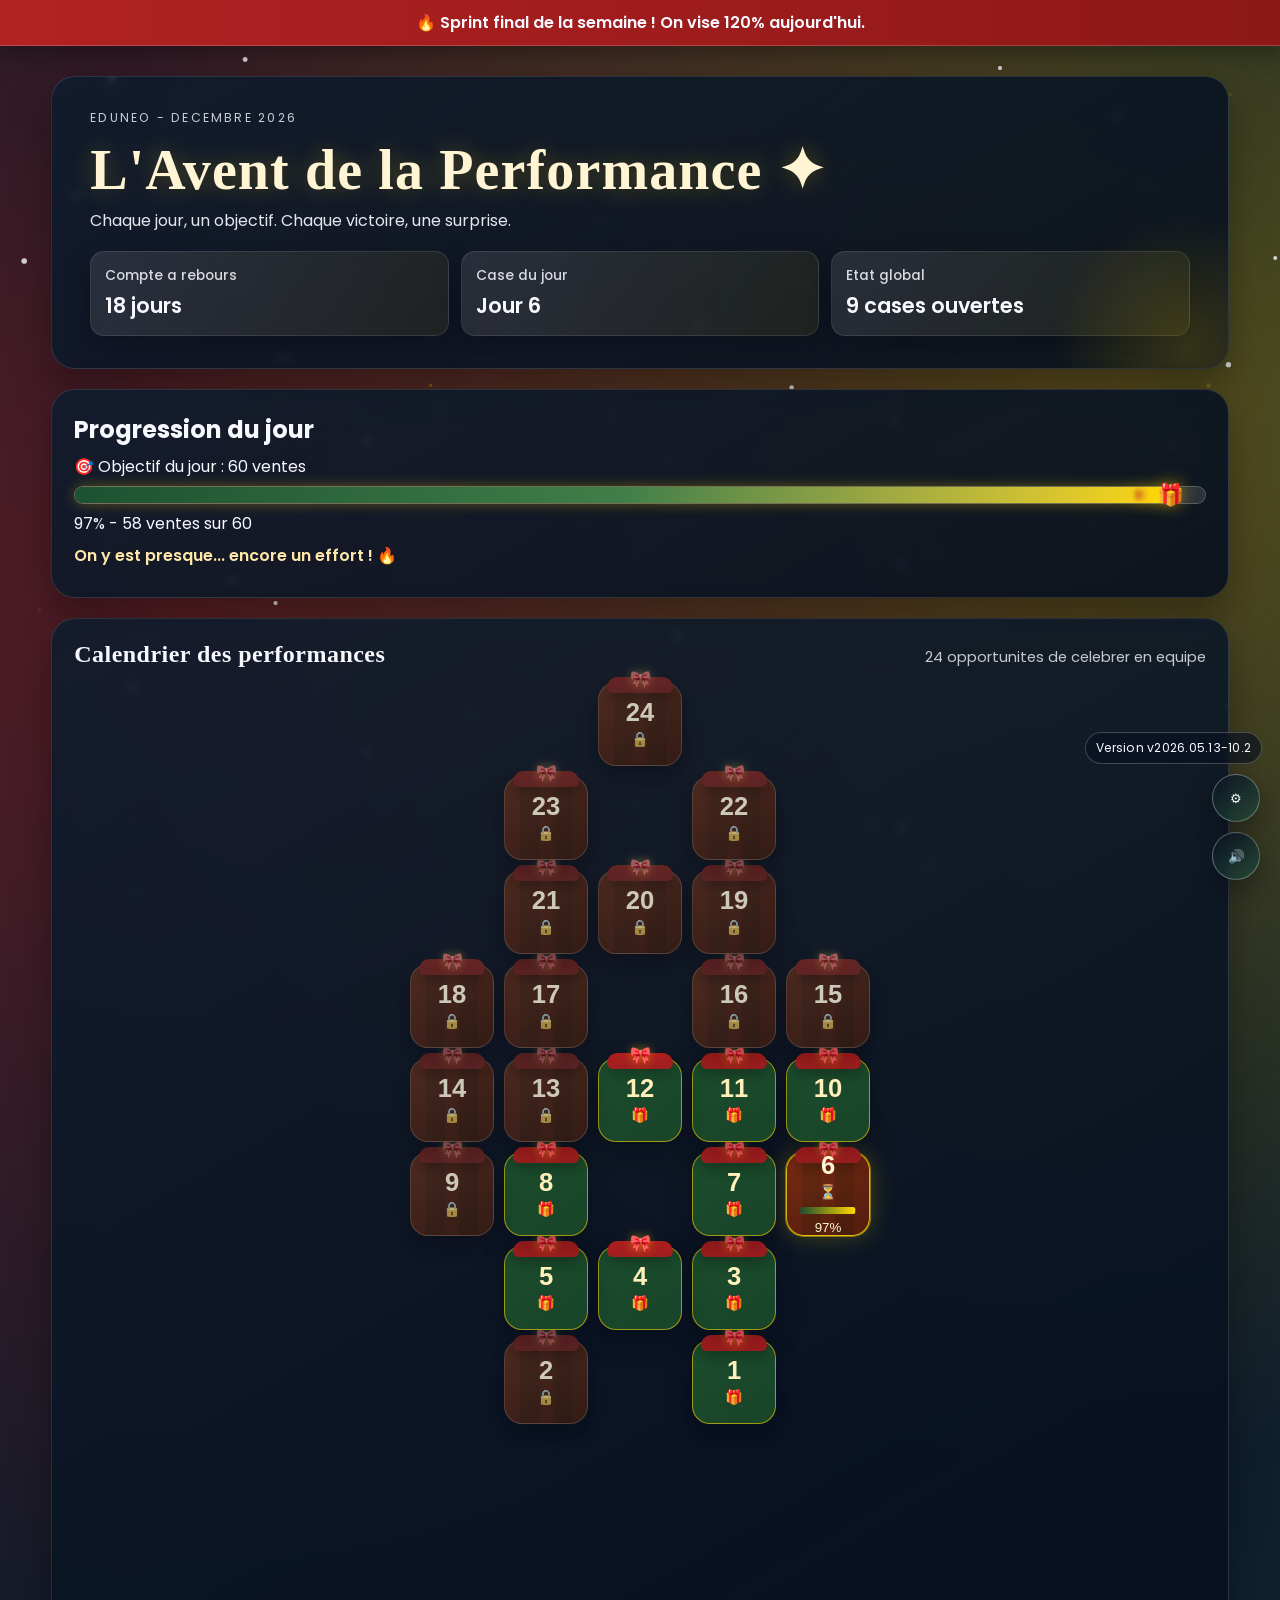
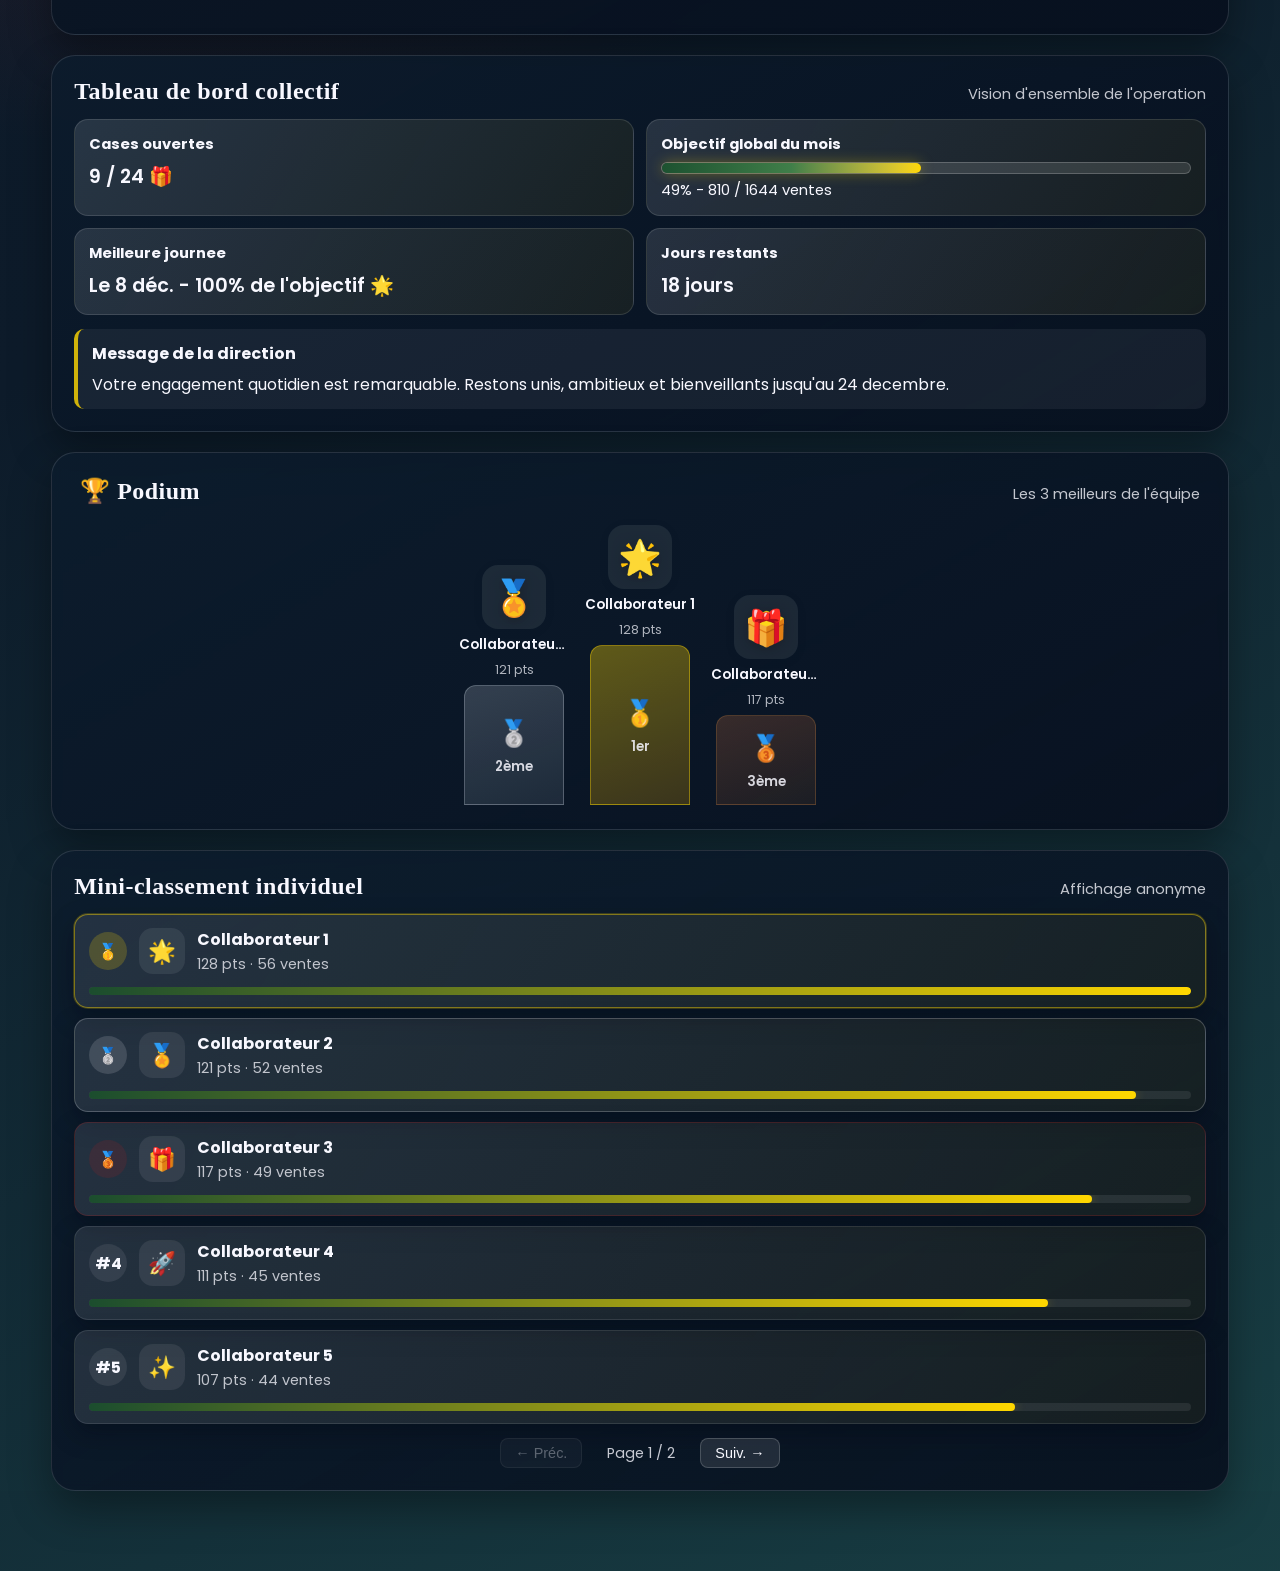
==== commit 9b9b29ec: "v2026.05.13-10.2 — fix sync admin (localStorage prioritaire), bouton réimport GitHub" ====
--- a/index.html
+++ b/index.html
@@ -10,7 +10,7 @@
       href="https://fonts.googleapis.com/css2?family=Bebas+Neue&family=Montserrat:wght@300;400;500;600;700&family=Mountains+of+Christmas:wght@700&family=Nunito:wght@300;400;600;700;800&family=Playfair+Display:wght@500;700;800&family=Poppins:wght@300;400;500;600;700&display=swap"
       rel="stylesheet"
     />
-    <link rel="stylesheet" href="css/main.css?v=20260513-10.1" />
+    <link rel="stylesheet" href="css/main.css?v=20260513-10.2" />
   </head>
   <body>
     <canvas id="snow-canvas" aria-hidden="true"></canvas>
@@ -145,6 +145,6 @@
 
     <div id="status-toast" class="status-toast" role="status" aria-live="polite"></div>
 
-    <script src="js/app.js?v=20260513-10.1"></script>
+    <script src="js/app.js?v=20260513-10.2"></script>
   </body>
 </html>
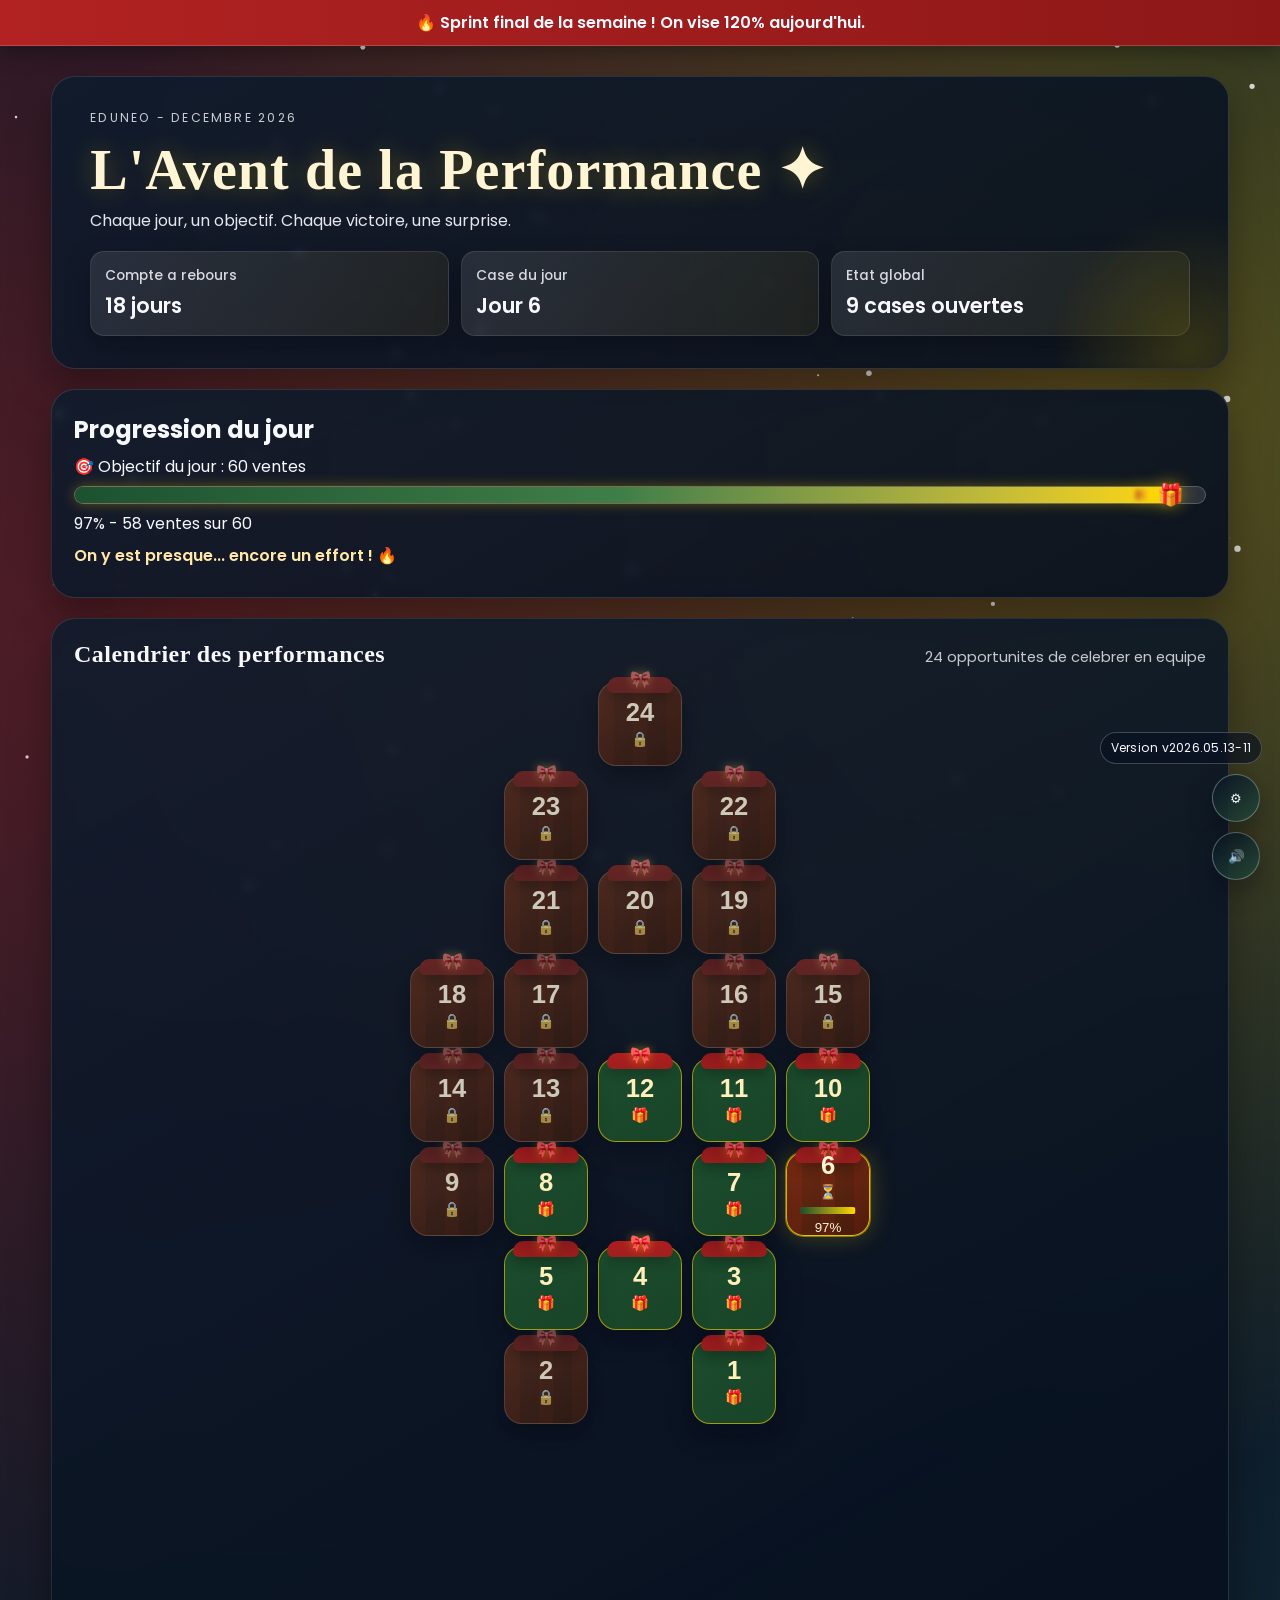
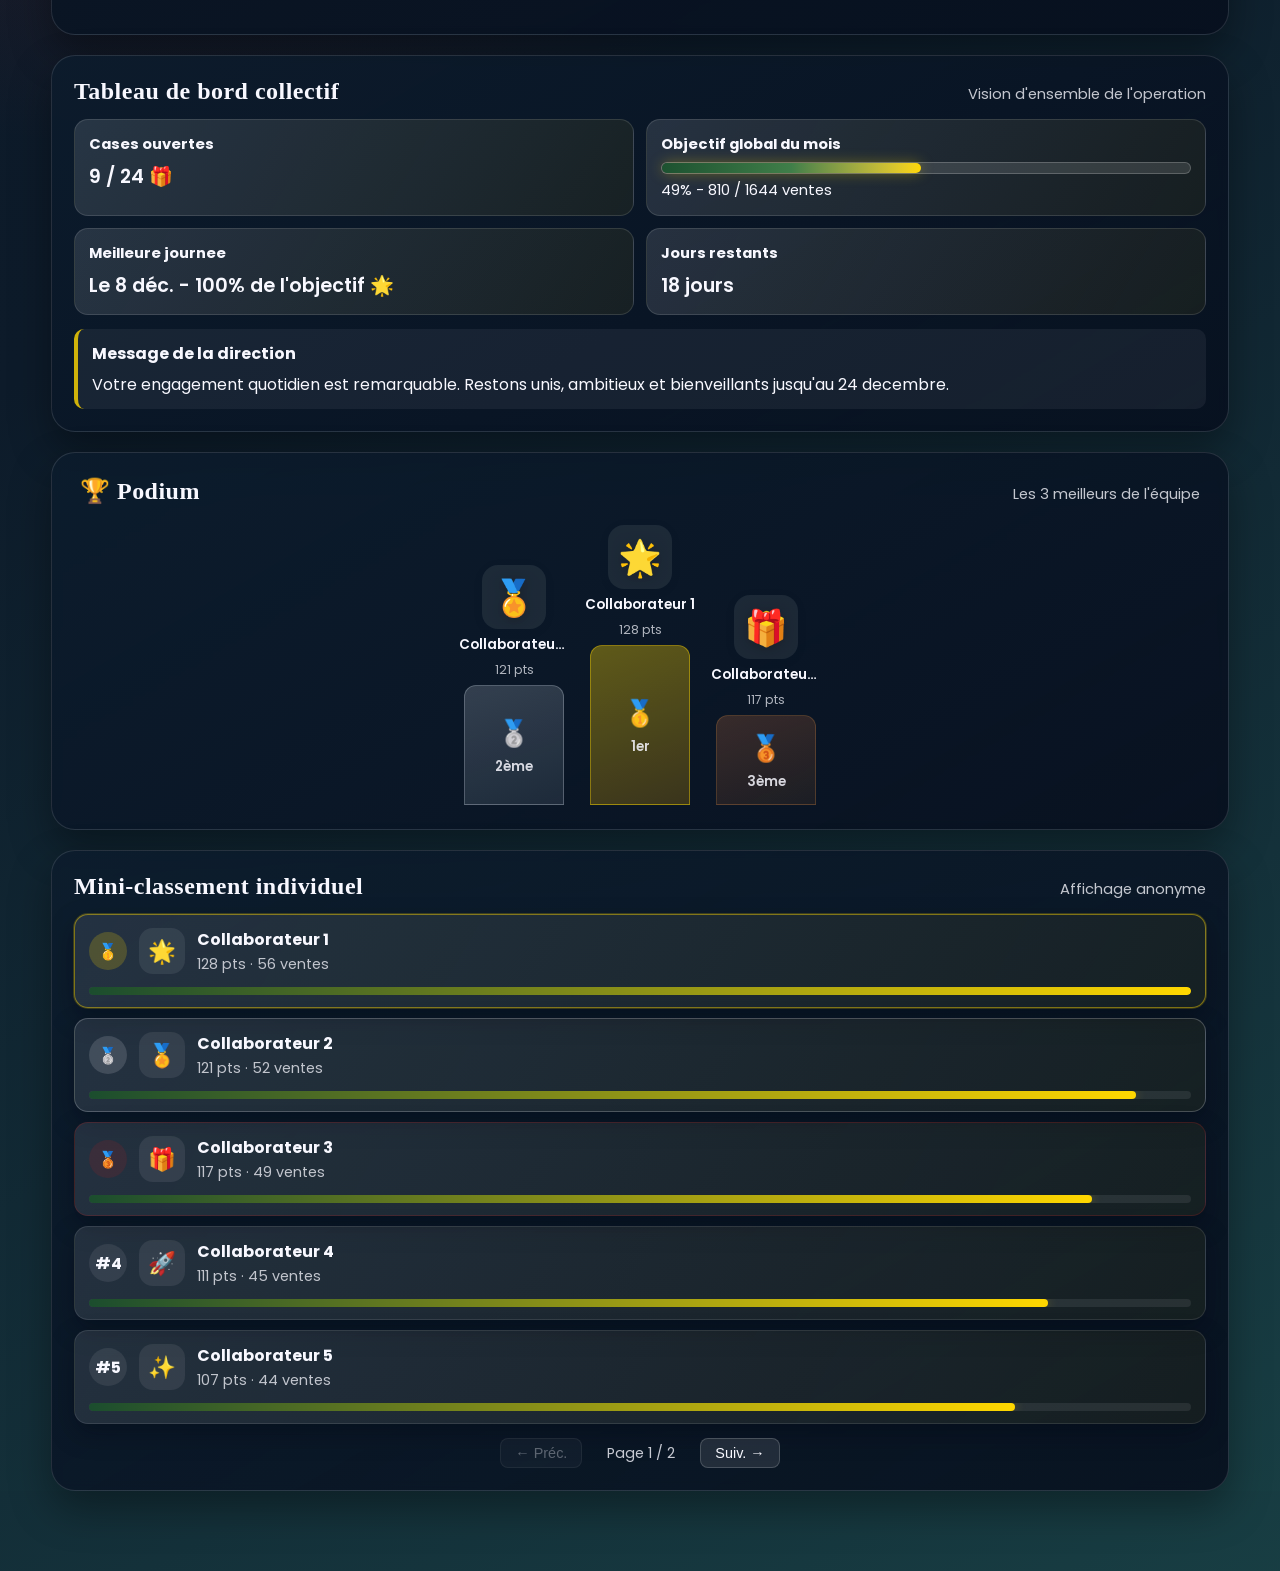
==== commit 70f35452: "v2026.05.13-11 — raw.githubusercontent.com, plus de limite 403, fix décodage UTF-8" ====
--- a/index.html
+++ b/index.html
@@ -10,7 +10,7 @@
       href="https://fonts.googleapis.com/css2?family=Bebas+Neue&family=Montserrat:wght@300;400;500;600;700&family=Mountains+of+Christmas:wght@700&family=Nunito:wght@300;400;600;700;800&family=Playfair+Display:wght@500;700;800&family=Poppins:wght@300;400;500;600;700&display=swap"
       rel="stylesheet"
     />
-    <link rel="stylesheet" href="css/main.css?v=20260513-10.2" />
+    <link rel="stylesheet" href="css/main.css?v=20260513-11" />
   </head>
   <body>
     <canvas id="snow-canvas" aria-hidden="true"></canvas>
@@ -145,6 +145,6 @@
 
     <div id="status-toast" class="status-toast" role="status" aria-live="polite"></div>
 
-    <script src="js/app.js?v=20260513-10.2"></script>
+    <script src="js/app.js?v=20260513-11"></script>
   </body>
 </html>
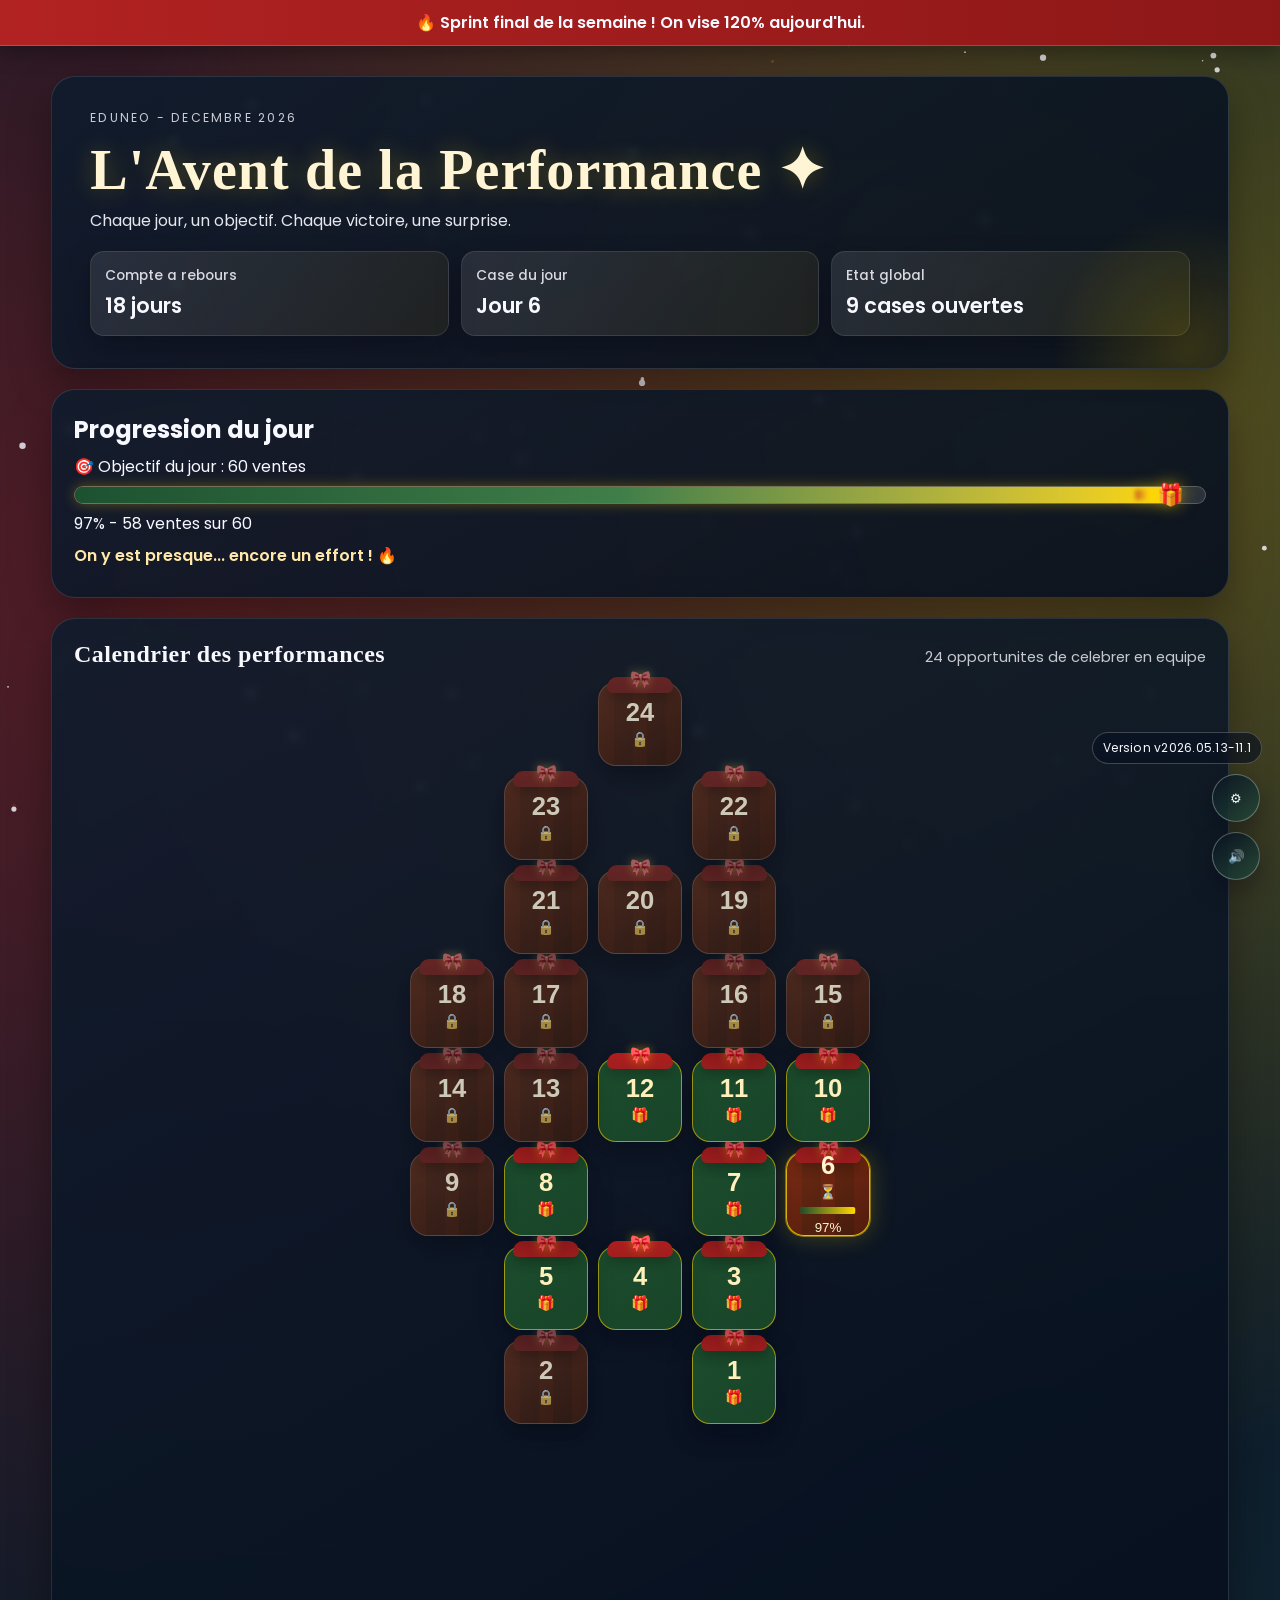
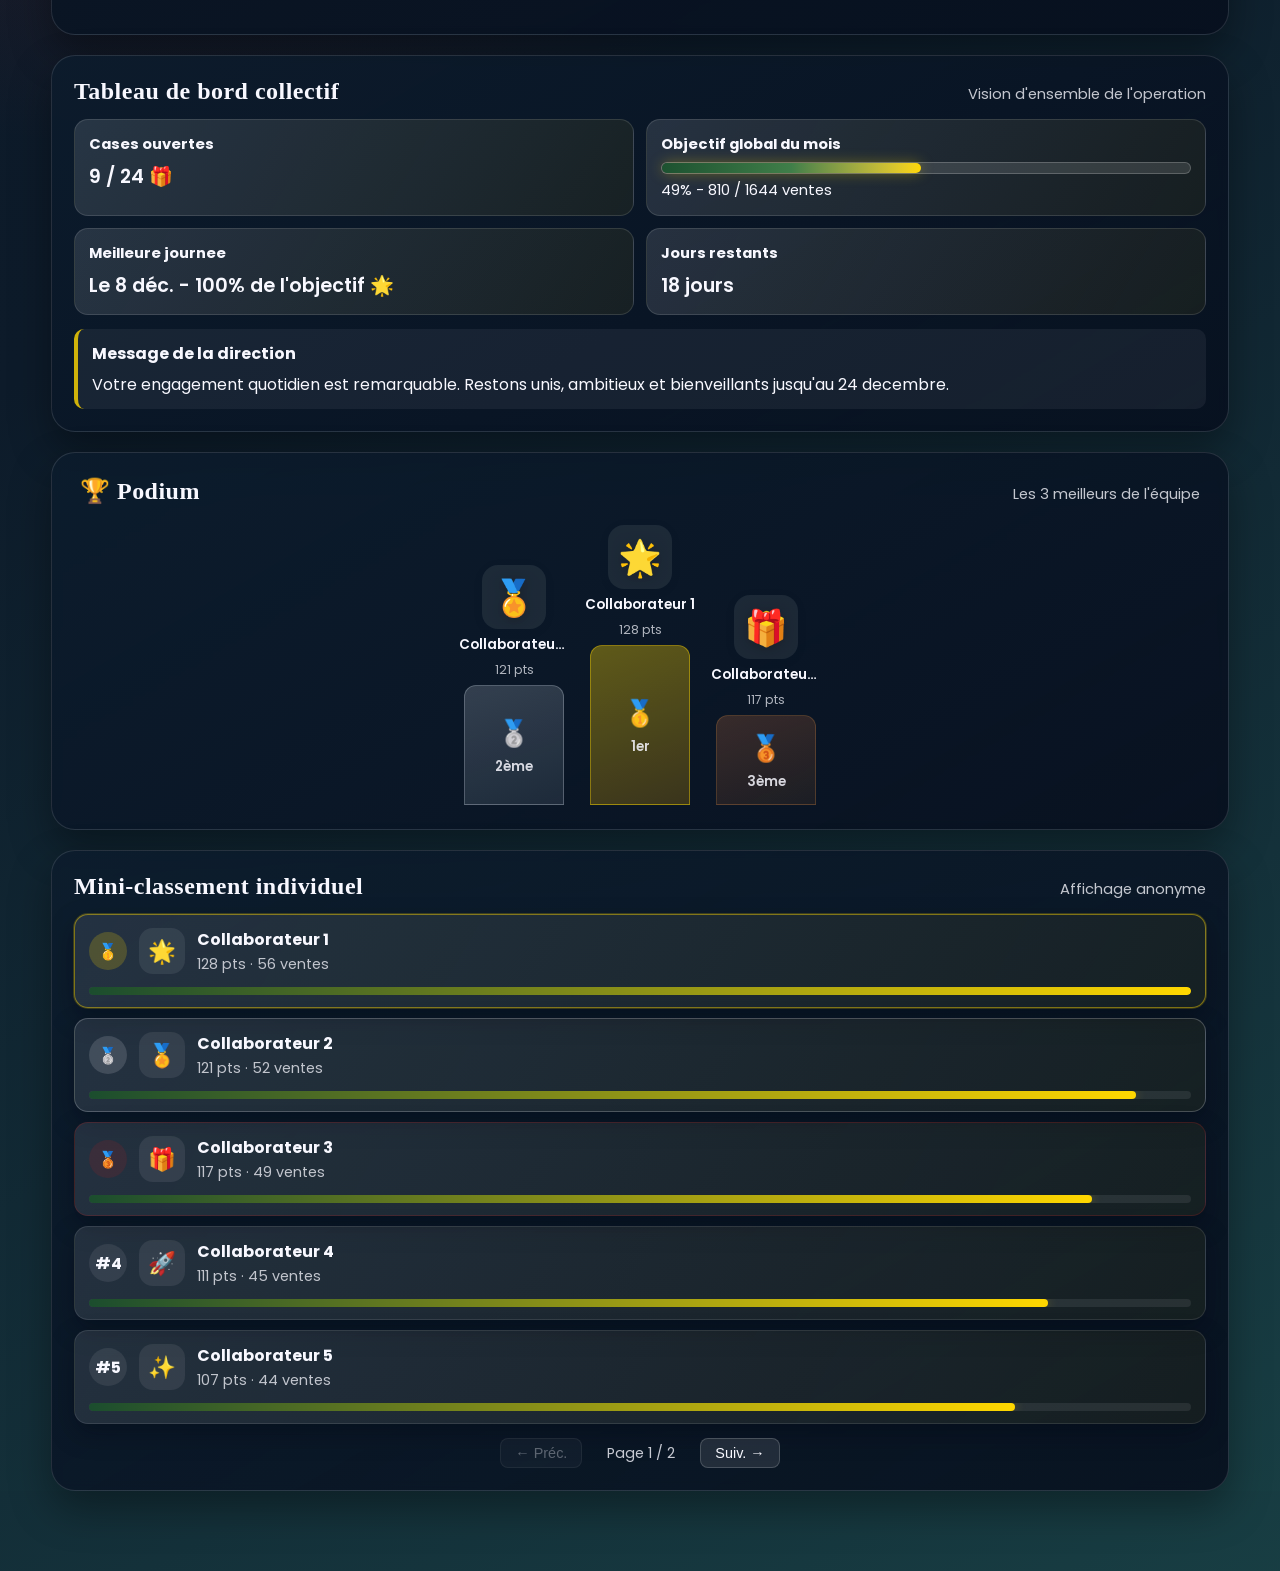
==== commit ae9c0575: "v2026.05.13-11.1 — renommage dépôt vers frisson_decembre" ====
--- a/index.html
+++ b/index.html
@@ -10,7 +10,7 @@
       href="https://fonts.googleapis.com/css2?family=Bebas+Neue&family=Montserrat:wght@300;400;500;600;700&family=Mountains+of+Christmas:wght@700&family=Nunito:wght@300;400;600;700;800&family=Playfair+Display:wght@500;700;800&family=Poppins:wght@300;400;500;600;700&display=swap"
       rel="stylesheet"
     />
-    <link rel="stylesheet" href="css/main.css?v=20260513-11" />
+    <link rel="stylesheet" href="css/main.css?v=20260513-11.1" />
   </head>
   <body>
     <canvas id="snow-canvas" aria-hidden="true"></canvas>
@@ -145,6 +145,6 @@
 
     <div id="status-toast" class="status-toast" role="status" aria-live="polite"></div>
 
-    <script src="js/app.js?v=20260513-11"></script>
+    <script src="js/app.js?v=20260513-11.1"></script>
   </body>
 </html>
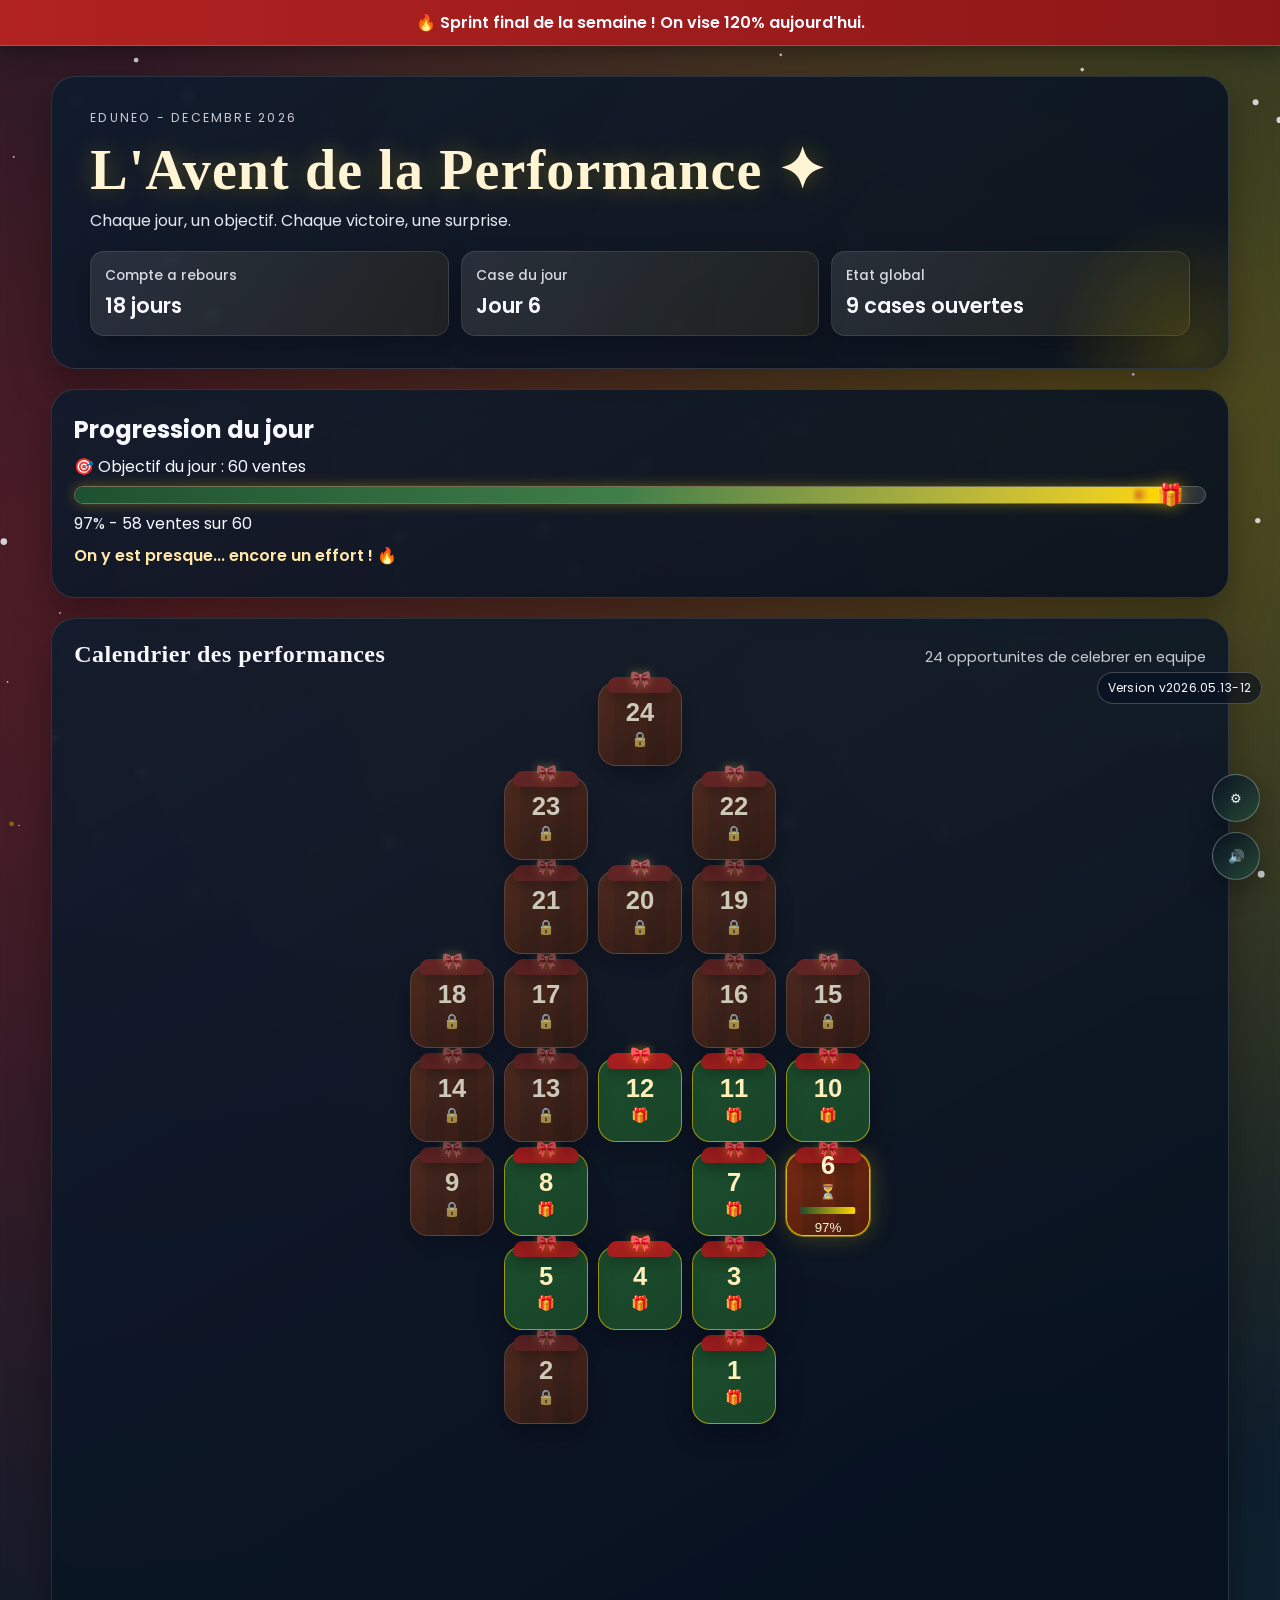
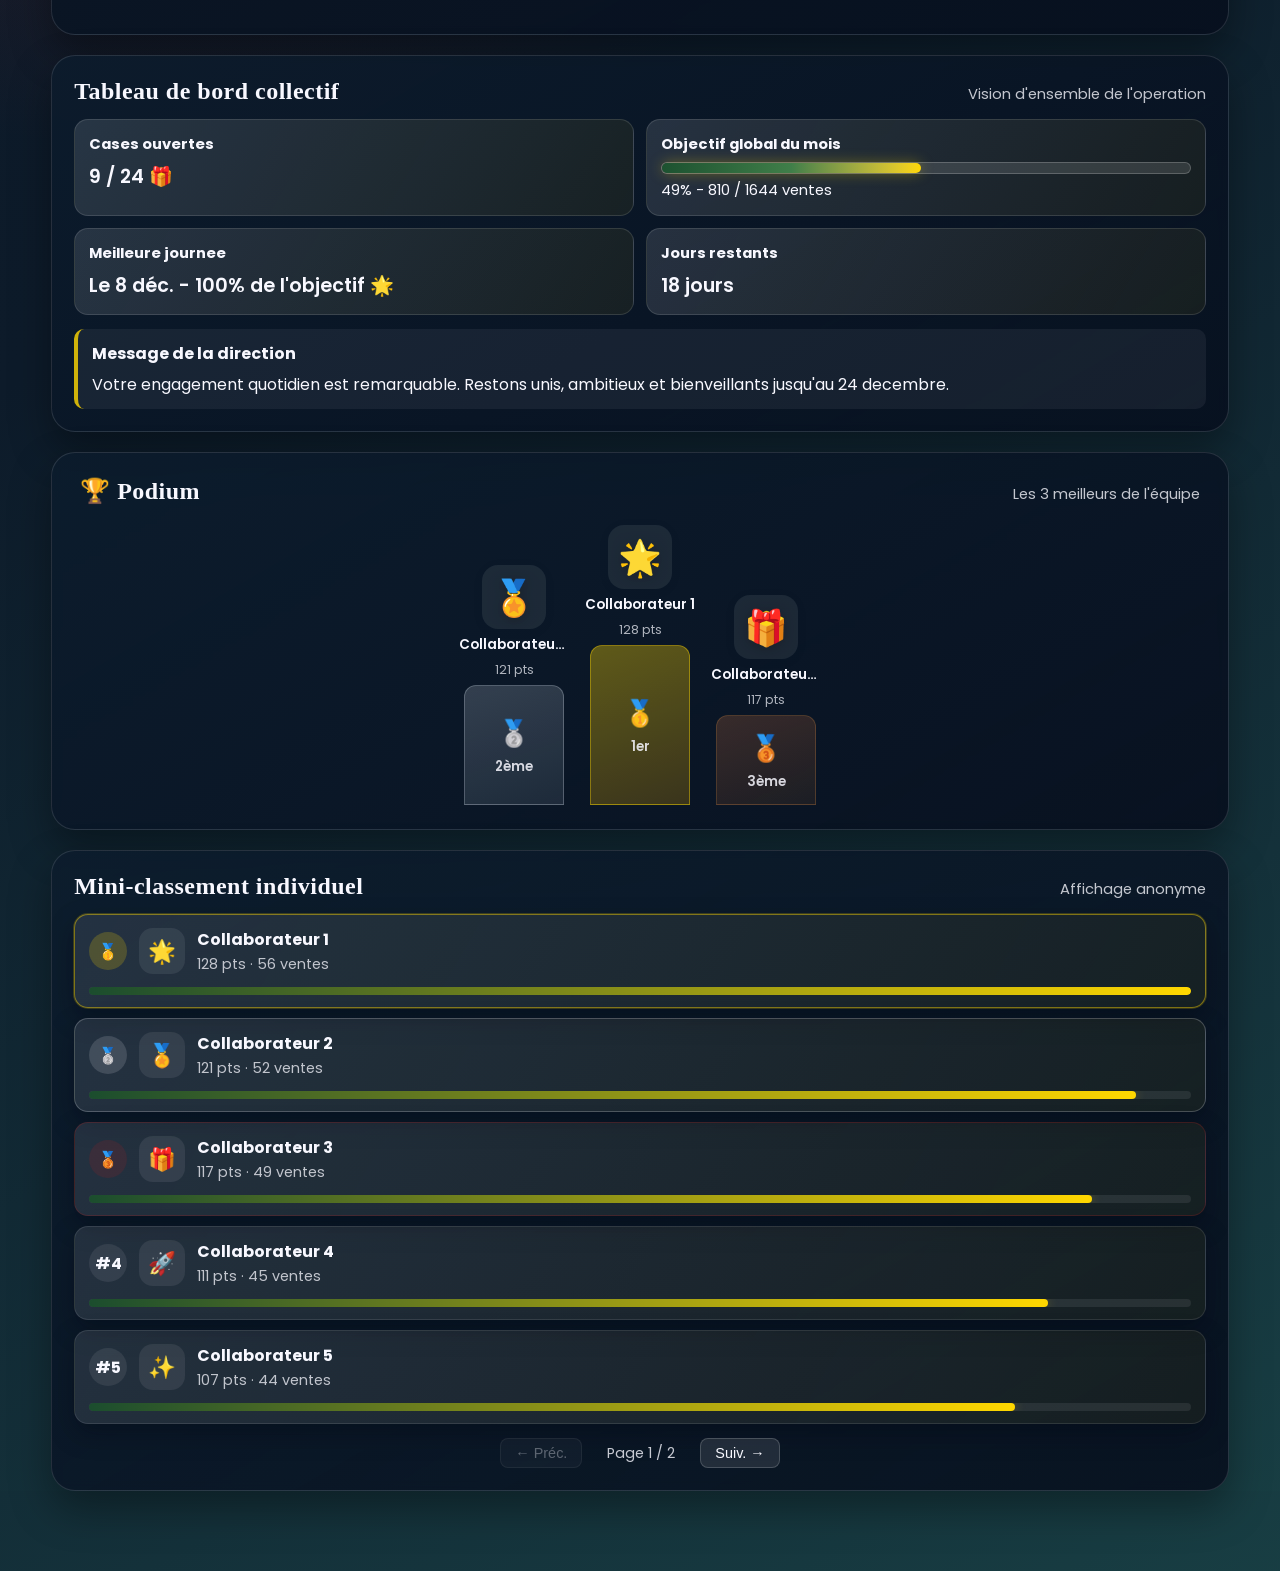
==== commit 568d55f8: "v2026.05.13-12 — bouton ℹ règles du jeu + popup de bienvenue" ====
--- a/index.html
+++ b/index.html
@@ -10,7 +10,7 @@
       href="https://fonts.googleapis.com/css2?family=Bebas+Neue&family=Montserrat:wght@300;400;500;600;700&family=Mountains+of+Christmas:wght@700&family=Nunito:wght@300;400;600;700;800&family=Playfair+Display:wght@500;700;800&family=Poppins:wght@300;400;500;600;700&display=swap"
       rel="stylesheet"
     />
-    <link rel="stylesheet" href="css/main.css?v=20260513-11.1" />
+    <link rel="stylesheet" href="css/main.css?v=20260513-12" />
   </head>
   <body>
     <canvas id="snow-canvas" aria-hidden="true"></canvas>
@@ -120,6 +120,10 @@
       </section>
     </main>
 
+    <button id="info-btn" class="floating-btn info" title="Règles du jeu" hidden>
+      ℹ
+    </button>
+
     <button id="music-toggle" class="floating-btn music" aria-pressed="false" title="Activer ou couper l'ambiance sonore">
       🔊
     </button>
@@ -129,6 +133,21 @@
     </button>
 
     <div id="app-version" class="app-version-badge" aria-label="Version de l'application">Version --</div>
+
+    <dialog id="info-modal" class="info-modal">
+      <button id="close-info-modal" class="close-modal" aria-label="Fermer">×</button>
+      <div class="modal-content info-modal-content">
+        <h3 class="info-modal-title">📋 Règles du jeu</h3>
+        <div id="info-modal-text" class="info-modal-text"></div>
+      </div>
+    </dialog>
+
+    <dialog id="welcome-popup" class="welcome-popup">
+      <button id="close-welcome-popup" class="close-modal" aria-label="Fermer">×</button>
+      <div class="modal-content welcome-popup-content">
+        <div id="welcome-popup-text" class="welcome-popup-text"></div>
+      </div>
+    </dialog>
 
     <dialog id="surprise-modal" class="surprise-modal">
       <button id="close-modal" class="close-modal" aria-label="Fermer">×</button>
@@ -145,6 +164,6 @@
 
     <div id="status-toast" class="status-toast" role="status" aria-live="polite"></div>
 
-    <script src="js/app.js?v=20260513-11.1"></script>
+    <script src="js/app.js?v=20260513-12"></script>
   </body>
 </html>
--- a/css/main.css
+++ b/css/main.css
@@ -647,10 +647,24 @@
   bottom: 78px;
 }
 
+.floating-btn.info {
+  bottom: 136px;
+  font-size: 1.5rem;
+  font-style: italic;
+  font-weight: 700;
+  background: linear-gradient(140deg, rgba(180, 130, 0, 0.95), rgba(220, 170, 0, 0.85));
+  border-color: rgba(255, 215, 0, 0.6);
+  box-shadow: 0 4px 16px rgba(180, 130, 0, 0.45);
+}
+
+.floating-btn.info:hover {
+  box-shadow: 0 6px 20px rgba(255, 200, 0, 0.55);
+}
+
 .app-version-badge {
   position: fixed;
   right: 18px;
-  bottom: 136px;
+  bottom: 196px;
   z-index: 7;
   padding: 6px 10px;
   border-radius: 999px;
@@ -693,6 +707,72 @@
 
 .surprise-modal[open] .modal-content {
   animation: modalPop 0.34s ease-out;
+}
+
+/* ── Modal Règles du jeu ── */
+.info-modal {
+  border: 0;
+  border-radius: 18px;
+  width: min(92vw, 560px);
+  max-height: 80vh;
+  background: linear-gradient(150deg, color-mix(in srgb, var(--night) 88%, #1a2e0a), color-mix(in srgb, var(--green) 25%, #182f4a));
+  color: var(--snow);
+  box-shadow: 0 24px 44px rgba(0, 0, 0, 0.45);
+}
+
+.info-modal::backdrop {
+  background: rgba(0, 0, 0, 0.55);
+}
+
+.info-modal-content {
+  text-align: left;
+  overflow-y: auto;
+  max-height: calc(80vh - 48px);
+}
+
+.info-modal-title {
+  margin: 0 0 14px;
+  font-size: 1.2rem;
+  text-align: center;
+  color: var(--gold);
+}
+
+.info-modal-text {
+  font-size: 0.95rem;
+  line-height: 1.65;
+  white-space: pre-wrap;
+}
+
+.info-modal[open] .modal-content {
+  animation: modalPop 0.34s ease-out;
+}
+
+/* ── Popup de bienvenue ── */
+.welcome-popup {
+  border: 0;
+  border-radius: 20px;
+  width: min(92vw, 540px);
+  background: linear-gradient(150deg, color-mix(in srgb, var(--night) 85%, #2a1a00), color-mix(in srgb, var(--red) 15%, #1a0a2a));
+  color: var(--snow);
+  box-shadow: 0 32px 64px rgba(0, 0, 0, 0.6), 0 0 0 2px rgba(255, 215, 0, 0.3);
+}
+
+.welcome-popup::backdrop {
+  background: rgba(0, 0, 0, 0.65);
+}
+
+.welcome-popup-content {
+  text-align: center;
+}
+
+.welcome-popup-text {
+  font-size: 1rem;
+  line-height: 1.7;
+  white-space: pre-wrap;
+}
+
+.welcome-popup[open] .modal-content {
+  animation: modalPop 0.4s ease-out;
 }
 
 .modal-day {
@@ -848,4 +928,8 @@
   .floating-btn.admin {
     bottom: 84px;
   }
-}
+
+  .floating-btn.info {
+    bottom: 142px;
+  }
+}
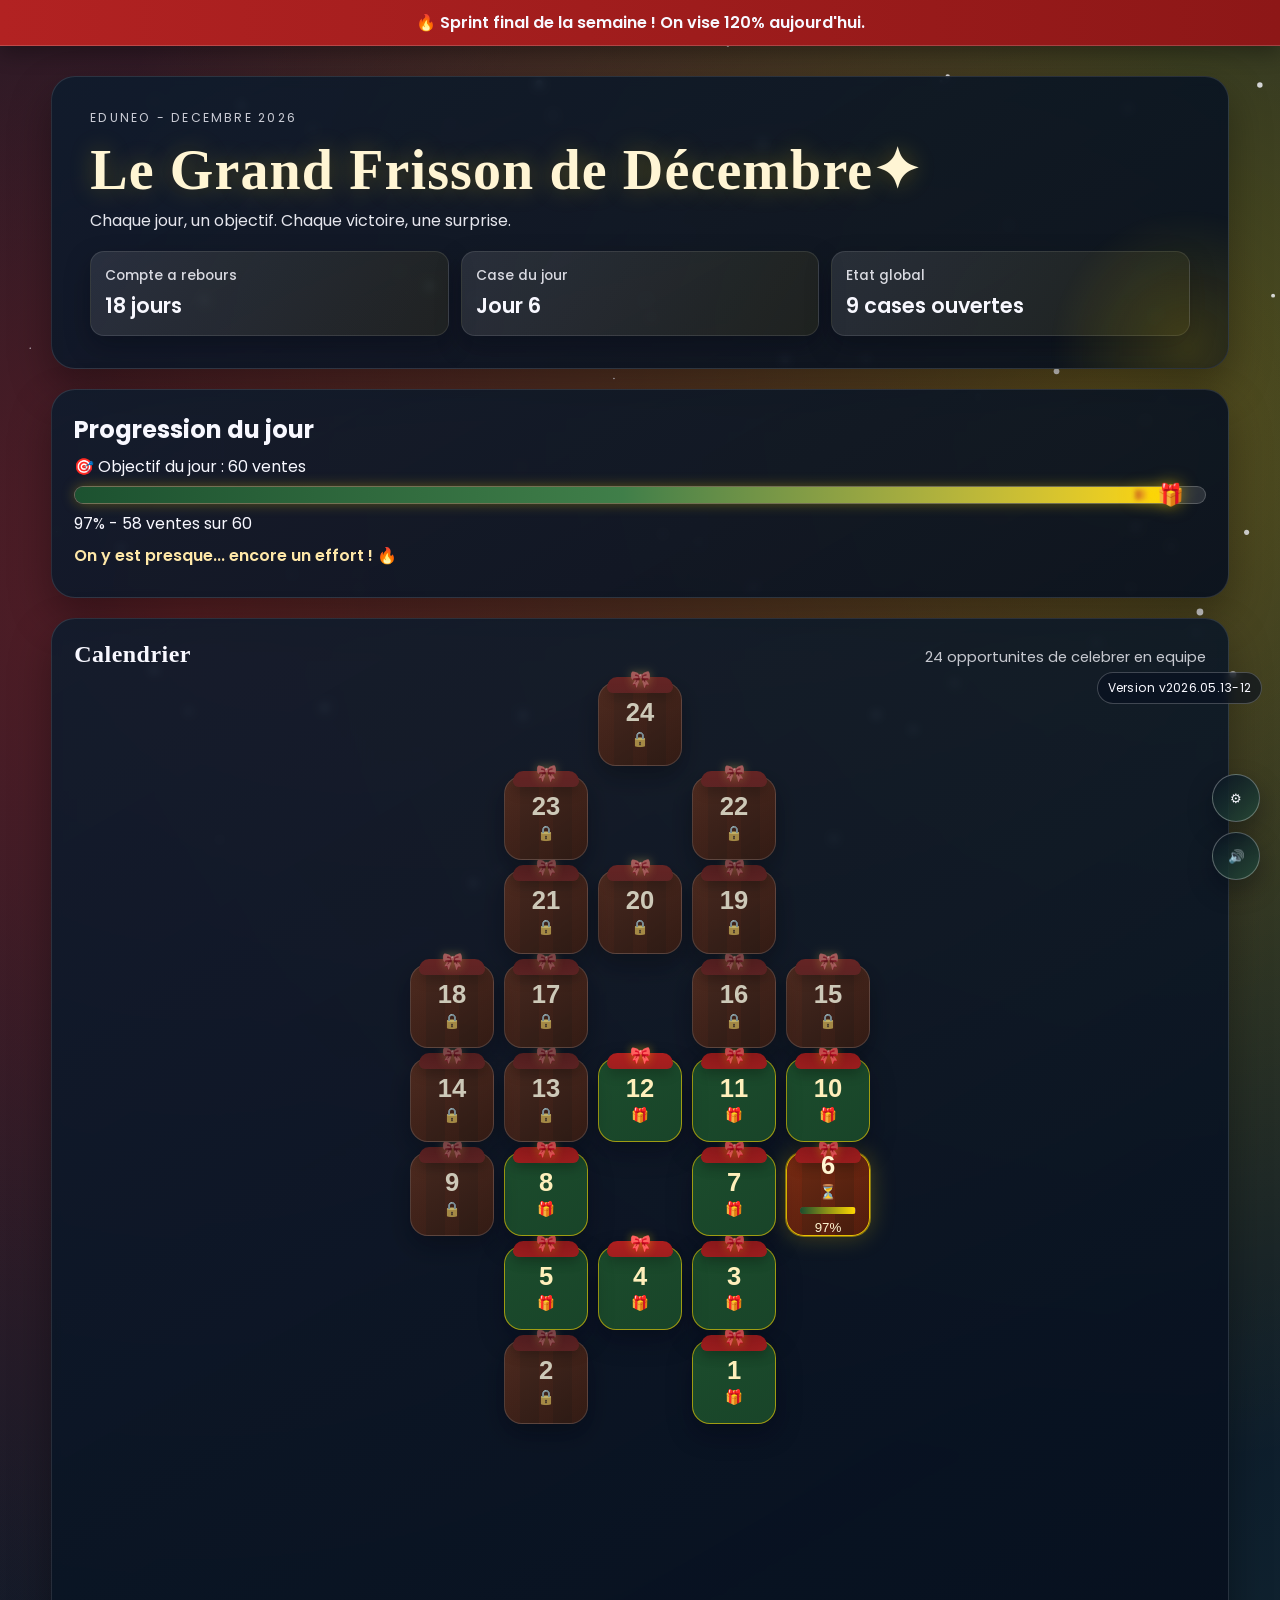
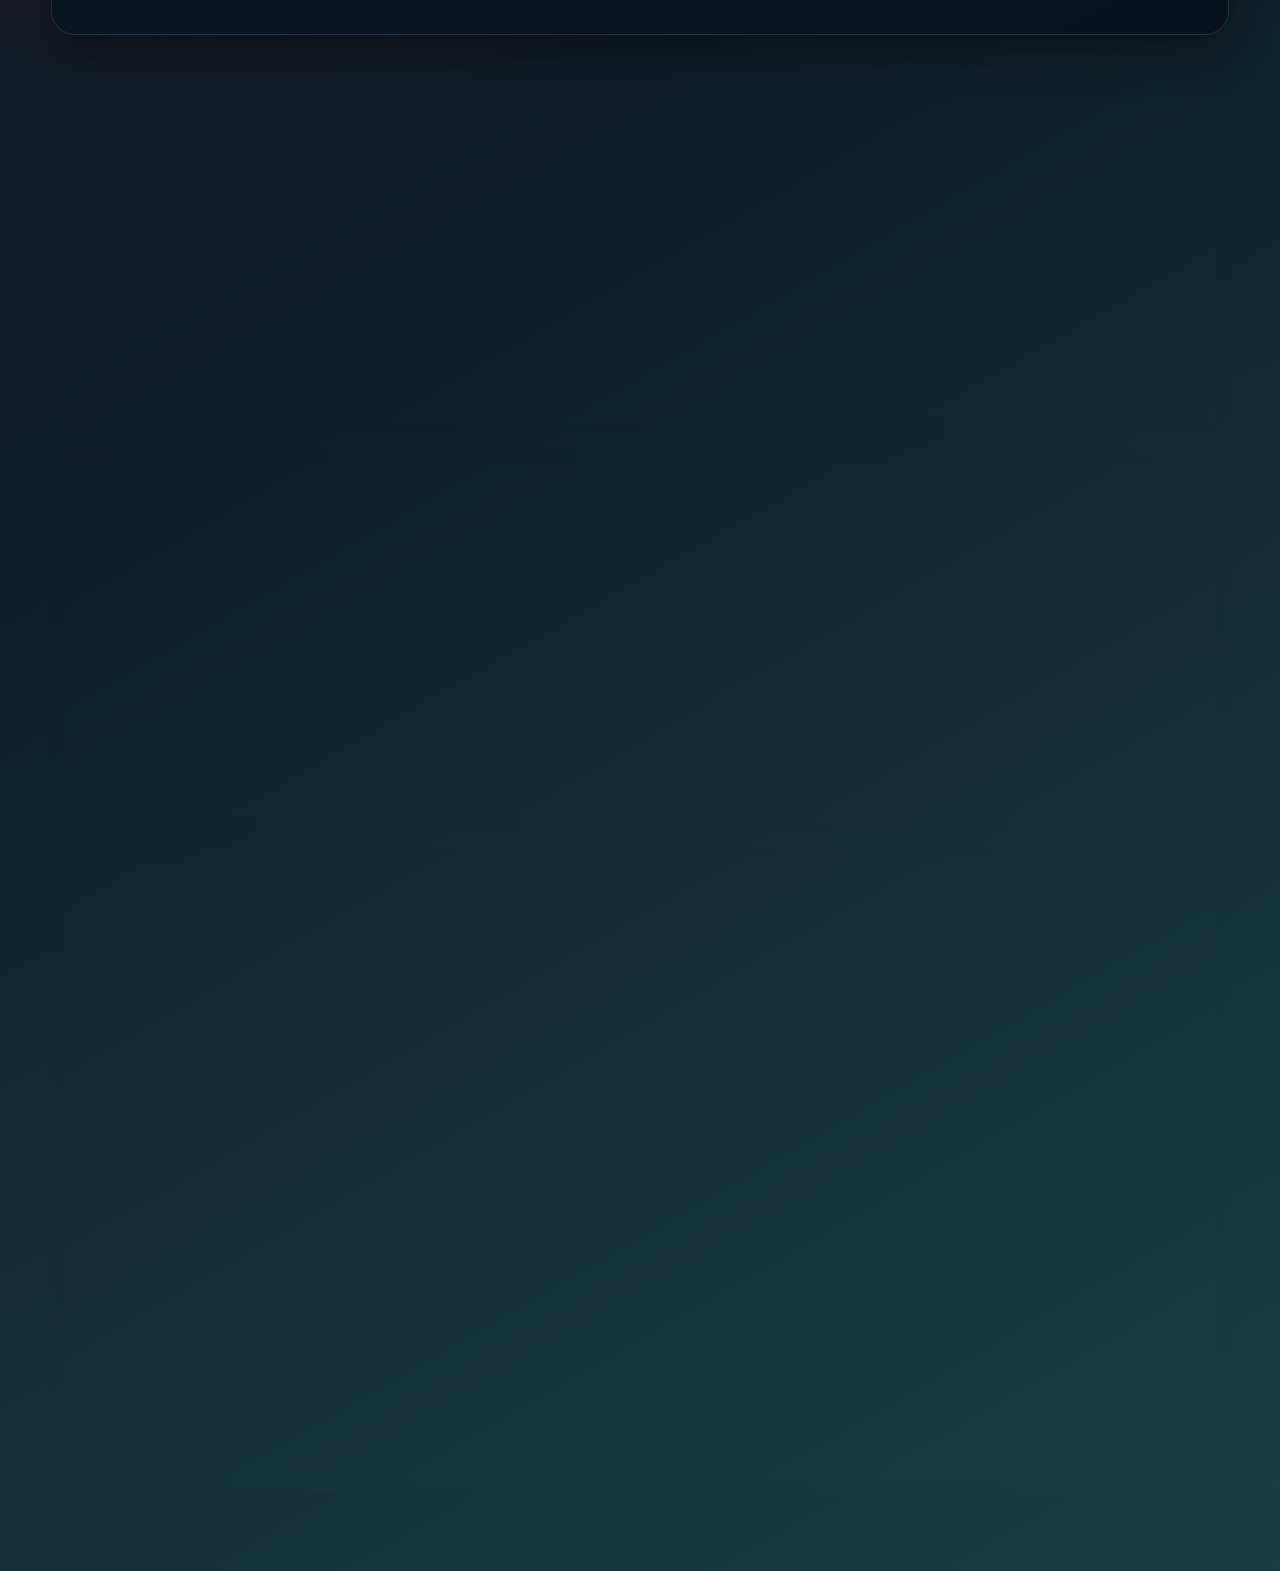
==== commit 474b722a: "modif texte" ====
--- a/index.html
+++ b/index.html
@@ -3,7 +3,7 @@
   <head>
     <meta charset="UTF-8" />
     <meta name="viewport" content="width=device-width, initial-scale=1.0" />
-    <title>L'Avent de la Performance</title>
+    <title>Le grand Frisson de Décembre</title>
     <link rel="preconnect" href="https://fonts.googleapis.com" />
     <link rel="preconnect" href="https://fonts.gstatic.com" crossorigin />
     <link
@@ -21,7 +21,7 @@
       <header class="hero">
         <p class="hero-kicker">Eduneo - Decembre 2026</p>
         <div class="hero-logo-wrap"><img id="site-logo" alt="Logo équipe" hidden /></div>
-        <h1>L'Avent de la Performance <span class="twinkle">✦</span></h1>
+        <h1>Le Grand Frisson de Décembre<span class="twinkle">✦</span></h1>
         <p class="hero-subtitle">
           Chaque jour, un objectif. Chaque victoire, une surprise.
         </p>
@@ -55,7 +55,7 @@
 
       <section class="calendar-section card">
         <div class="section-head">
-          <h2>Calendrier des performances</h2>
+          <h2>Calendrier</h2>
           <p>24 opportunites de celebrer en equipe</p>
         </div>
         <div id="calendar-tree" class="calendar-tree" aria-label="Calendrier de l'avent"></div>
@@ -93,7 +93,7 @@
         </div>
 
         <article class="direction-message">
-          <h3>Message de la direction</h3>
+          <h3>Message</h3>
           <p id="direction-message-text"></p>
         </article>
       </section>
@@ -108,7 +108,7 @@
 
       <section class="ranking-section card">
         <div class="section-head">
-          <h2>Mini-classement individuel</h2>
+          <h2>Classement individuel</h2>
           <p id="ranking-mode-label">Affichage anonyme</p>
         </div>
         <div id="ranking-list" class="ranking-list" aria-label="Classement individuel"></div>
